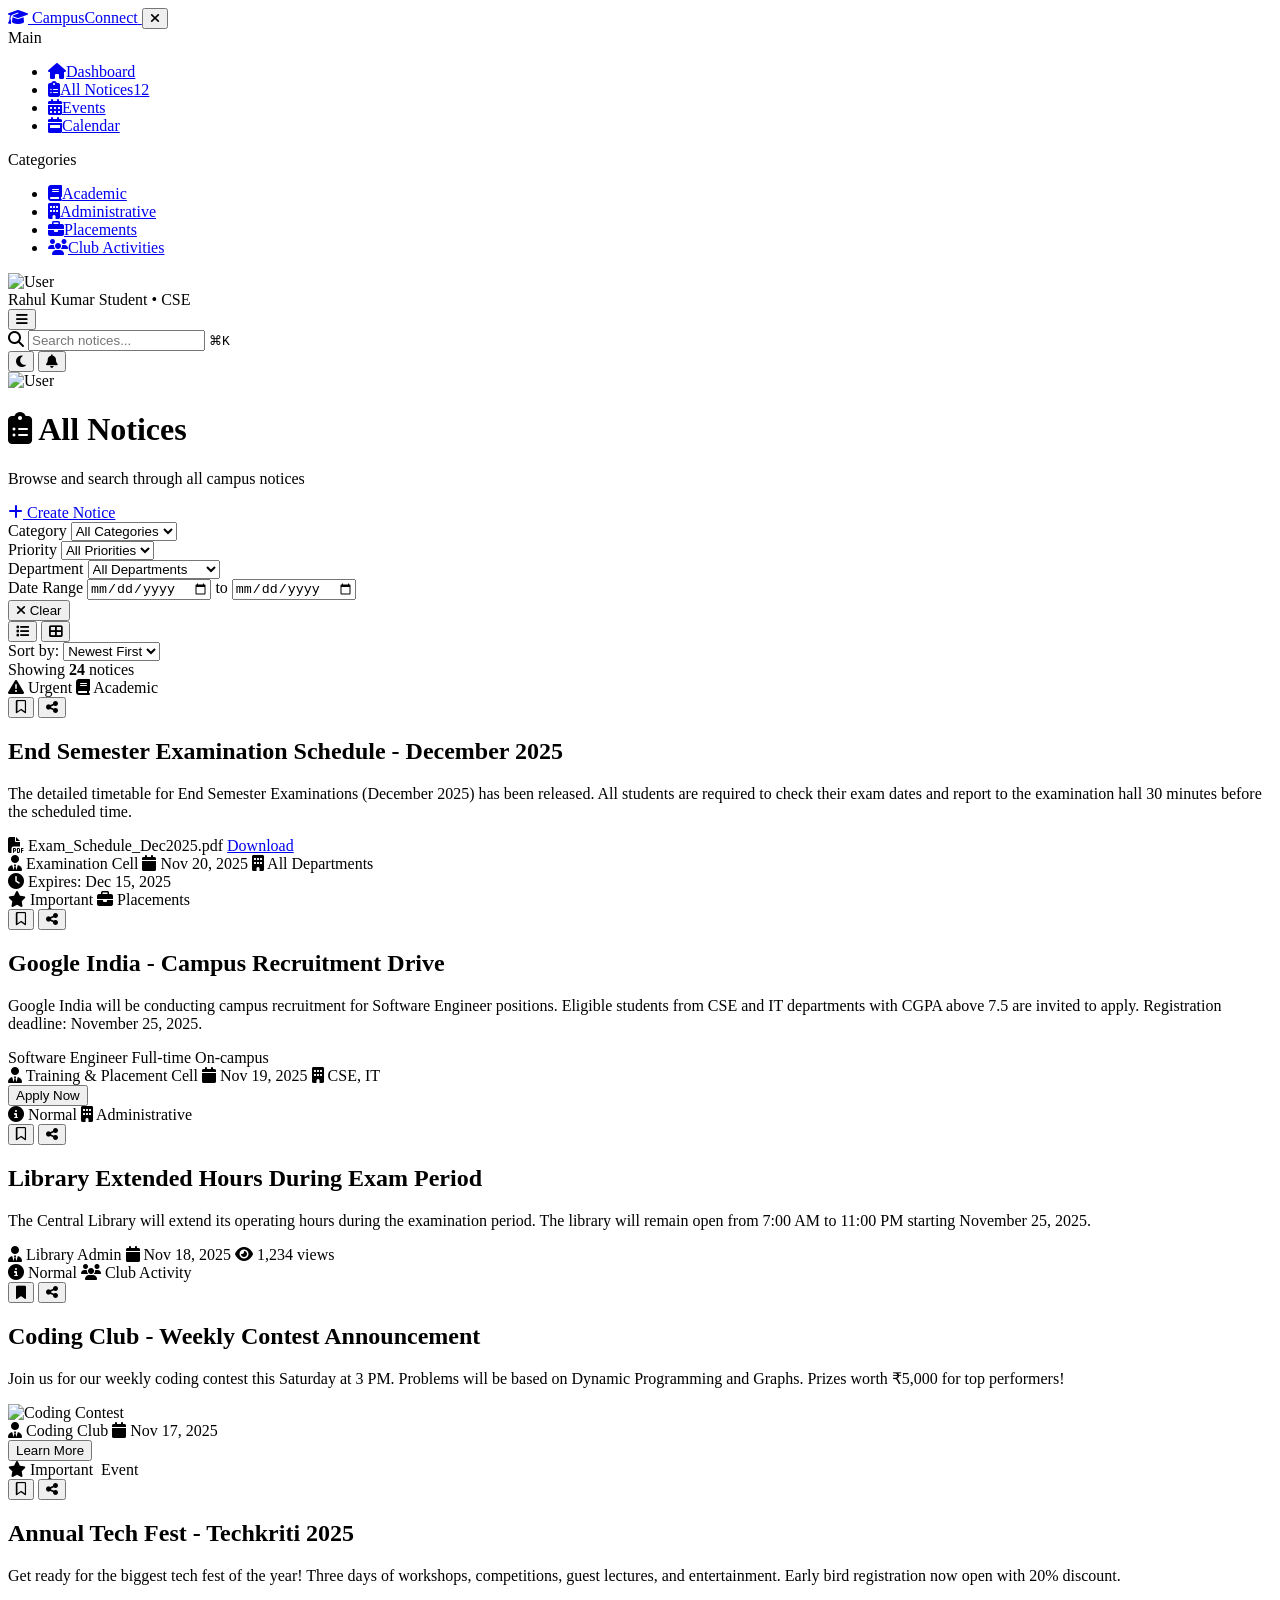
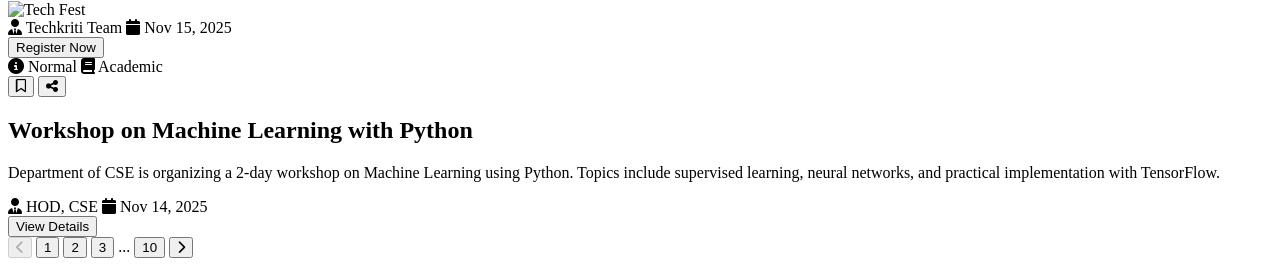
==== notices.html @ 43e8da6e "Add files via upload" ====
<!DOCTYPE html>
<html lang="en">
<head>
    <meta charset="UTF-8">
    <meta name="viewport" content="width=device-width, initial-scale=1.0">
    <title>All Notices - CampusConnect</title>
    <link rel="stylesheet" href="css/style.css">
    <link rel="stylesheet" href="css/animations.css">
    <link rel="stylesheet" href="css/responsive.css">
    <link rel="stylesheet" href="https://cdnjs.cloudflare.com/ajax/libs/font-awesome/6.4.0/css/all.min.css">
    <link href="https://fonts.googleapis.com/css2?family=Poppins:wght@300;400;500;600;700;800&display=swap" rel="stylesheet">
</head>
<body class="dashboard-page">
    <!-- Include Sidebar (same as dashboard) -->
    <aside class="sidebar" id="sidebar">
        <div class="sidebar-header">
            <a href="dashboard.html" class="sidebar-logo">
                <i class="fas fa-graduation-cap"></i>
                <span>CampusConnect</span>
            </a>
            <button class="sidebar-close" id="sidebarClose">
                <i class="fas fa-times"></i>
            </button>
        </div>
        <nav class="sidebar-nav">
            <div class="nav-section">
                <span class="nav-section-title">Main</span>
                <ul>
                    <li><a href="dashboard.html" class="nav-item"><i class="fas fa-home"></i><span>Dashboard</span></a></li>
                    <li><a href="notices.html" class="nav-item active"><i class="fas fa-clipboard-list"></i><span>All Notices</span><span class="badge">12</span></a></li>
                    <li><a href="events.html" class="nav-item"><i class="fas fa-calendar-alt"></i><span>Events</span></a></li>
                    <li><a href="calendar.html" class="nav-item"><i class="fas fa-calendar-week"></i><span>Calendar</span></a></li>
                </ul>
            </div>
            <div class="nav-section">
                <span class="nav-section-title">Categories</span>
                <ul>
                    <li><a href="notices.html?category=academic" class="nav-item"><i class="fas fa-book"></i><span>Academic</span></a></li>
                    <li><a href="notices.html?category=administrative" class="nav-item"><i class="fas fa-building"></i><span>Administrative</span></a></li>
                    <li><a href="notices.html?category=placements" class="nav-item"><i class="fas fa-briefcase"></i><span>Placements</span></a></li>
                    <li><a href="notices.html?category=clubs" class="nav-item"><i class="fas fa-users"></i><span>Club Activities</span></a></li>
                </ul>
            </div>
        </nav>
        <div class="sidebar-footer">
            <div class="user-card">
                <img src="https://ui-avatars.com/api/?name=Rahul+Kumar&background=6366f1&color=fff" alt="User">
                <div class="user-info">
                    <span class="user-name">Rahul Kumar</span>
                    <span class="user-role">Student • CSE</span>
                </div>
            </div>
        </div>
    </aside>

    <main class="main-content">
        <!-- Top Header -->
        <header class="top-header">
            <div class="header-left">
                <button class="sidebar-toggle" id="sidebarToggle"><i class="fas fa-bars"></i></button>
                <div class="search-box">
                    <i class="fas fa-search"></i>
                    <input type="text" placeholder="Search notices..." id="searchNotices">
                    <kbd>⌘K</kbd>
                </div>
            </div>
            <div class="header-right">
                <button class="header-btn" id="themeToggle"><i class="fas fa-moon"></i></button>
                <button class="header-btn notification-btn"><i class="fas fa-bell"></i><span class="notification-dot"></span></button>
                <div class="user-dropdown">
                    <img src="https://ui-avatars.com/api/?name=Rahul+Kumar&background=6366f1&color=fff" alt="User">
                </div>
            </div>
        </header>

        <div class="page-content">
            <!-- Page Header -->
            <div class="page-header">
                <div class="page-title">
                    <h1><i class="fas fa-clipboard-list"></i> All Notices</h1>
                    <p>Browse and search through all campus notices</p>
                </div>
                <a href="create-notice.html" class="btn btn-primary">
                    <i class="fas fa-plus"></i> Create Notice
                </a>
            </div>

            <!-- Filters -->
            <div class="filters-section">
                <div class="filter-group">
                    <label>Category</label>
                    <select class="filter-select" id="categoryFilter">
                        <option value="">All Categories</option>
                        <option value="academic">Academic</option>
                        <option value="administrative">Administrative</option>
                        <option value="events">Events</option>
                        <option value="placements">Placements</option>
                        <option value="clubs">Club Activities</option>
                    </select>
                </div>
                <div class="filter-group">
                    <label>Priority</label>
                    <select class="filter-select" id="priorityFilter">
                        <option value="">All Priorities</option>
                        <option value="urgent">Urgent</option>
                        <option value="important">Important</option>
                        <option value="normal">Normal</option>
                    </select>
                </div>
                <div class="filter-group">
                    <label>Department</label>
                    <select class="filter-select" id="deptFilter">
                        <option value="">All Departments</option>
                        <option value="cse">Computer Science</option>
                        <option value="ece">Electronics</option>
                        <option value="mech">Mechanical</option>
                        <option value="civil">Civil</option>
                    </select>
                </div>
                <div class="filter-group">
                    <label>Date Range</label>
                    <input type="date" class="filter-input" id="dateFrom">
                    <span>to</span>
                    <input type="date" class="filter-input" id="dateTo">
                </div>
                <button class="btn btn-outline" id="clearFilters">
                    <i class="fas fa-times"></i> Clear
                </button>
            </div>

            <!-- View Toggle -->
            <div class="view-controls">
                <div class="view-toggle">
                    <button class="view-btn active" data-view="list"><i class="fas fa-list"></i></button>
                    <button class="view-btn" data-view="grid"><i class="fas fa-th-large"></i></button>
                </div>
                <div class="sort-control">
                    <label>Sort by:</label>
                    <select id="sortBy">
                        <option value="newest">Newest First</option>
                        <option value="oldest">Oldest First</option>
                        <option value="priority">Priority</option>
                        <option value="deadline">Deadline</option>
                    </select>
                </div>
                <span class="results-count">Showing <strong>24</strong> notices</span>
            </div>

            <!-- Notices List -->
            <div class="notices-container" id="noticesContainer">
                <!-- Urgent Notice -->
                <div class="notice-card urgent" data-category="academic" data-priority="urgent">
                    <div class="notice-header">
                        <span class="priority-badge urgent"><i class="fas fa-exclamation-triangle"></i> Urgent</span>
                        <span class="category-badge academic"><i class="fas fa-book"></i> Academic</span>
                        <div class="notice-actions-top">
                            <button class="action-btn bookmark-btn" title="Bookmark"><i class="far fa-bookmark"></i></button>
                            <button class="action-btn share-btn" title="Share"><i class="fas fa-share-alt"></i></button>
                        </div>
                    </div>
                    <div class="notice-body">
                        <h2 class="notice-title">End Semester Examination Schedule - December 2025</h2>
                        <p class="notice-excerpt">The detailed timetable for End Semester Examinations (December 2025) has been released. All students are required to check their exam dates and report to the examination hall 30 minutes before the scheduled time.</p>
                        <div class="notice-attachment">
                            <i class="fas fa-file-pdf"></i>
                            <span>Exam_Schedule_Dec2025.pdf</span>
                            <a href="#" class="download-link">Download</a>
                        </div>
                    </div>
                    <div class="notice-footer">
                        <div class="notice-meta">
                            <span class="author"><i class="fas fa-user-tie"></i> Examination Cell</span>
                            <span class="date"><i class="fas fa-calendar"></i> Nov 20, 2025</span>
                            <span class="department"><i class="fas fa-building"></i> All Departments</span>
                        </div>
                        <div class="notice-expire">
                            <i class="fas fa-clock"></i> Expires: Dec 15, 2025
                        </div>
                    </div>
                </div>

                <!-- Important Notice -->
                <div class="notice-card important" data-category="placements" data-priority="important">
                    <div class="notice-header">
                        <span class="priority-badge important"><i class="fas fa-star"></i> Important</span>
                        <span class="category-badge placements"><i class="fas fa-briefcase"></i> Placements</span>
                        <div class="notice-actions-top">
                            <button class="action-btn bookmark-btn" title="Bookmark"><i class="far fa-bookmark"></i></button>
                            <button class="action-btn share-btn" title="Share"><i class="fas fa-share-alt"></i></button>
                        </div>
                    </div>
                    <div class="notice-body">
                        <h2 class="notice-title">Google India - Campus Recruitment Drive</h2>
                        <p class="notice-excerpt">Google India will be conducting campus recruitment for Software Engineer positions. Eligible students from CSE and IT departments with CGPA above 7.5 are invited to apply. Registration deadline: November 25, 2025.</p>
                        <div class="notice-tags">
                            <span class="tag">Software Engineer</span>
                            <span class="tag">Full-time</span>
                            <span class="tag">On-campus</span>
                        </div>
                    </div>
                    <div class="notice-footer">
                        <div class="notice-meta">
                            <span class="author"><i class="fas fa-user-tie"></i> Training & Placement Cell</span>
                            <span class="date"><i class="fas fa-calendar"></i> Nov 19, 2025</span>
                            <span class="department"><i class="fas fa-building"></i> CSE, IT</span>
                        </div>
                        <button class="btn btn-primary btn-sm">Apply Now</button>
                    </div>
                </div>

                <!-- Normal Notice -->
                <div class="notice-card" data-category="administrative" data-priority="normal">
                    <div class="notice-header">
                        <span class="priority-badge normal"><i class="fas fa-info-circle"></i> Normal</span>
                        <span class="category-badge administrative"><i class="fas fa-building"></i> Administrative</span>
                        <div class="notice-actions-top">
                            <button class="action-btn bookmark-btn" title="Bookmark"><i class="far fa-bookmark"></i></button>
                            <button class="action-btn share-btn" title="Share"><i class="fas fa-share-alt"></i></button>
                        </div>
                    </div>
                    <div class="notice-body">
                        <h2 class="notice-title">Library Extended Hours During Exam Period</h2>
                        <p class="notice-excerpt">The Central Library will extend its operating hours during the examination period. The library will remain open from 7:00 AM to 11:00 PM starting November 25, 2025.</p>
                    </div>
                    <div class="notice-footer">
                        <div class="notice-meta">
                            <span class="author"><i class="fas fa-user-tie"></i> Library Admin</span>
                            <span class="date"><i class="fas fa-calendar"></i> Nov 18, 2025</span>
                            <span class="views"><i class="fas fa-eye"></i> 1,234 views</span>
                        </div>
                    </div>
                </div>

                <!-- Club Notice -->
                <div class="notice-card" data-category="clubs" data-priority="normal">
                    <div class="notice-header">
                        <span class="priority-badge normal"><i class="fas fa-info-circle"></i> Normal</span>
                        <span class="category-badge clubs"><i class="fas fa-users"></i> Club Activity</span>
                        <div class="notice-actions-top">
                            <button class="action-btn bookmark-btn bookmarked" title="Bookmark"><i class="fas fa-bookmark"></i></button>
                            <button class="action-btn share-btn" title="Share"><i class="fas fa-share-alt"></i></button>
                        </div>
                    </div>
                    <div class="notice-body">
                        <h2 class="notice-title">Coding Club - Weekly Contest Announcement</h2>
                        <p class="notice-excerpt">Join us for our weekly coding contest this Saturday at 3 PM. Problems will be based on Dynamic Programming and Graphs. Prizes worth ₹5,000 for top performers!</p>
                        <div class="notice-image">
                            <img src="https://images.unsplash.com/photo-1504384308090-c894fdcc538d?w=400&h=200&fit=crop" alt="Coding Contest">
                        </div>
                    </div>
                    <div class="notice-footer">
                        <div class="notice-meta">
                            <span class="author"><i class="fas fa-user-tie"></i> Coding Club</span>
                            <span class="date"><i class="fas fa-calendar"></i> Nov 17, 2025</span>
                        </div>
                        <button class="btn btn-outline btn-sm">Learn More</button>
                    </div>
                </div>

                <!-- Event Notice -->
                <div class="notice-card" data-category="events" data-priority="important">
                    <div class="notice-header">
                        <span class="priority-badge important"><i class="fas fa-star"></i> Important</span>
                        <span class="category-badge events"><i class="fas fa-calendar-star"></i> Event</span>
                        <div class="notice-actions-top">
                            <button class="action-btn bookmark-btn" title="Bookmark"><i class="far fa-bookmark"></i></button>
                            <button class="action-btn share-btn" title="Share"><i class="fas fa-share-alt"></i></button>
                        </div>
                    </div>
                    <div class="notice-body">
                        <h2 class="notice-title">Annual Tech Fest - Techkriti 2025</h2>
                        <p class="notice-excerpt">Get ready for the biggest tech fest of the year! Three days of workshops, competitions, guest lectures, and entertainment. Early bird registration now open with 20% discount.</p>
                        <div class="notice-image">
                            <img src="https://images.unsplash.com/photo-1540575467063-178a50c2df87?w=400&h=200&fit=crop" alt="Tech Fest">
                        </div>
                    </div>
                    <div class="notice-footer">
                        <div class="notice-meta">
                            <span class="author"><i class="fas fa-user-tie"></i> Techkriti Team</span>
                            <span class="date"><i class="fas fa-calendar"></i> Nov 15, 2025</span>
                        </div>
                        <button class="btn btn-primary btn-sm">Register Now</button>
                    </div>
                </div>

                <!-- More notices... -->
                <div class="notice-card" data-category="academic" data-priority="normal">
                    <div class="notice-header">
                        <span class="priority-badge normal"><i class="fas fa-info-circle"></i> Normal</span>
                        <span class="category-badge academic"><i class="fas fa-book"></i> Academic</span>
                        <div class="notice-actions-top">
                            <button class="action-btn bookmark-btn" title="Bookmark"><i class="far fa-bookmark"></i></button>
                            <button class="action-btn share-btn" title="Share"><i class="fas fa-share-alt"></i></button>
                        </div>
                    </div>
                    <div class="notice-body">
                        <h2 class="notice-title">Workshop on Machine Learning with Python</h2>
                        <p class="notice-excerpt">Department of CSE is organizing a 2-day workshop on Machine Learning using Python. Topics include supervised learning, neural networks, and practical implementation with TensorFlow.</p>
                    </div>
                    <div class="notice-footer">
                        <div class="notice-meta">
                            <span class="author"><i class="fas fa-user-tie"></i> HOD, CSE</span>
                            <span class="date"><i class="fas fa-calendar"></i> Nov 14, 2025</span>
                        </div>
                        <button class="btn btn-outline btn-sm">View Details</button>
                    </div>
                </div>
            </div>

            <!-- Pagination -->
            <div class="pagination">
                <button class="page-btn" disabled><i class="fas fa-chevron-left"></i></button>
                <button class="page-btn active">1</button>
                <button class="page-btn">2</button>
                <button class="page-btn">3</button>
                <span class="page-dots">...</span>
                <button class="page-btn">10</button>
                <button class="page-btn"><i class="fas fa-chevron-right"></i></button>
            </div>
        </div>
    </main>

    <script src="js/app.js"></script>
</body>
</html>
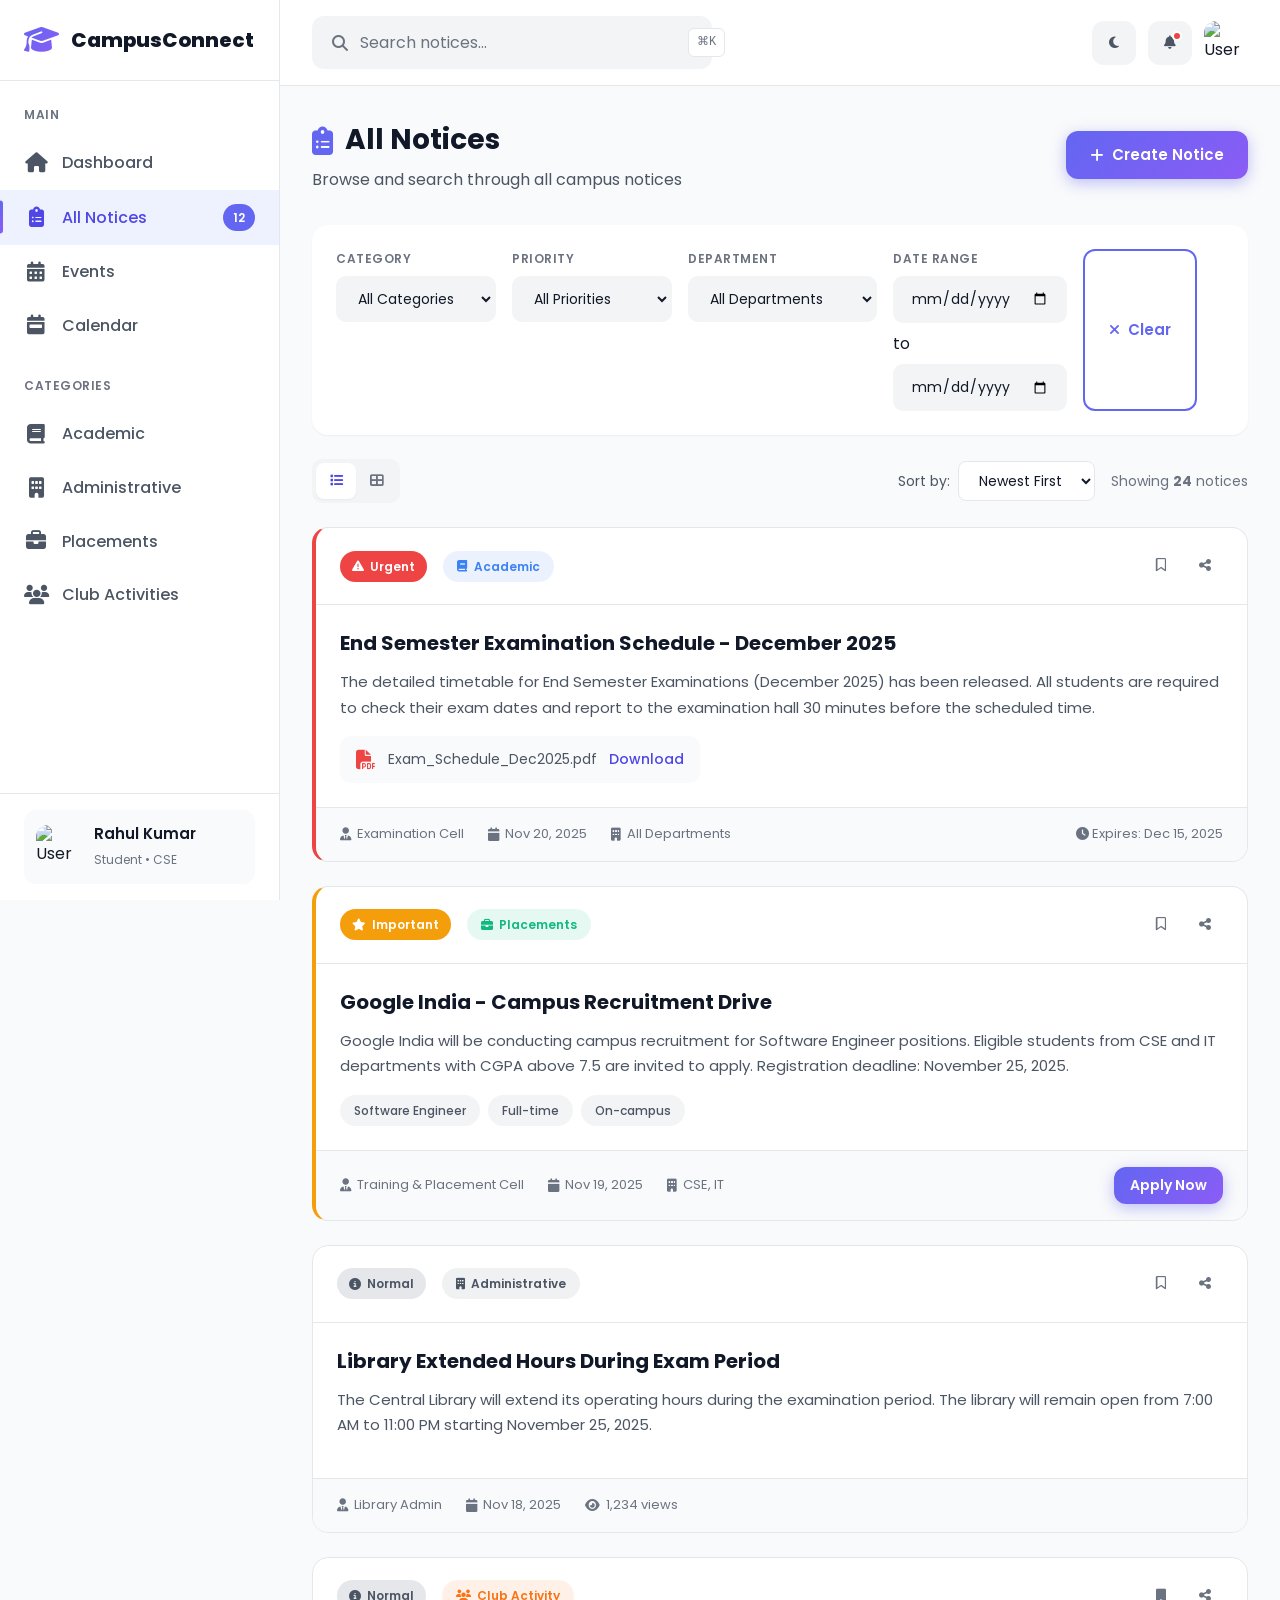
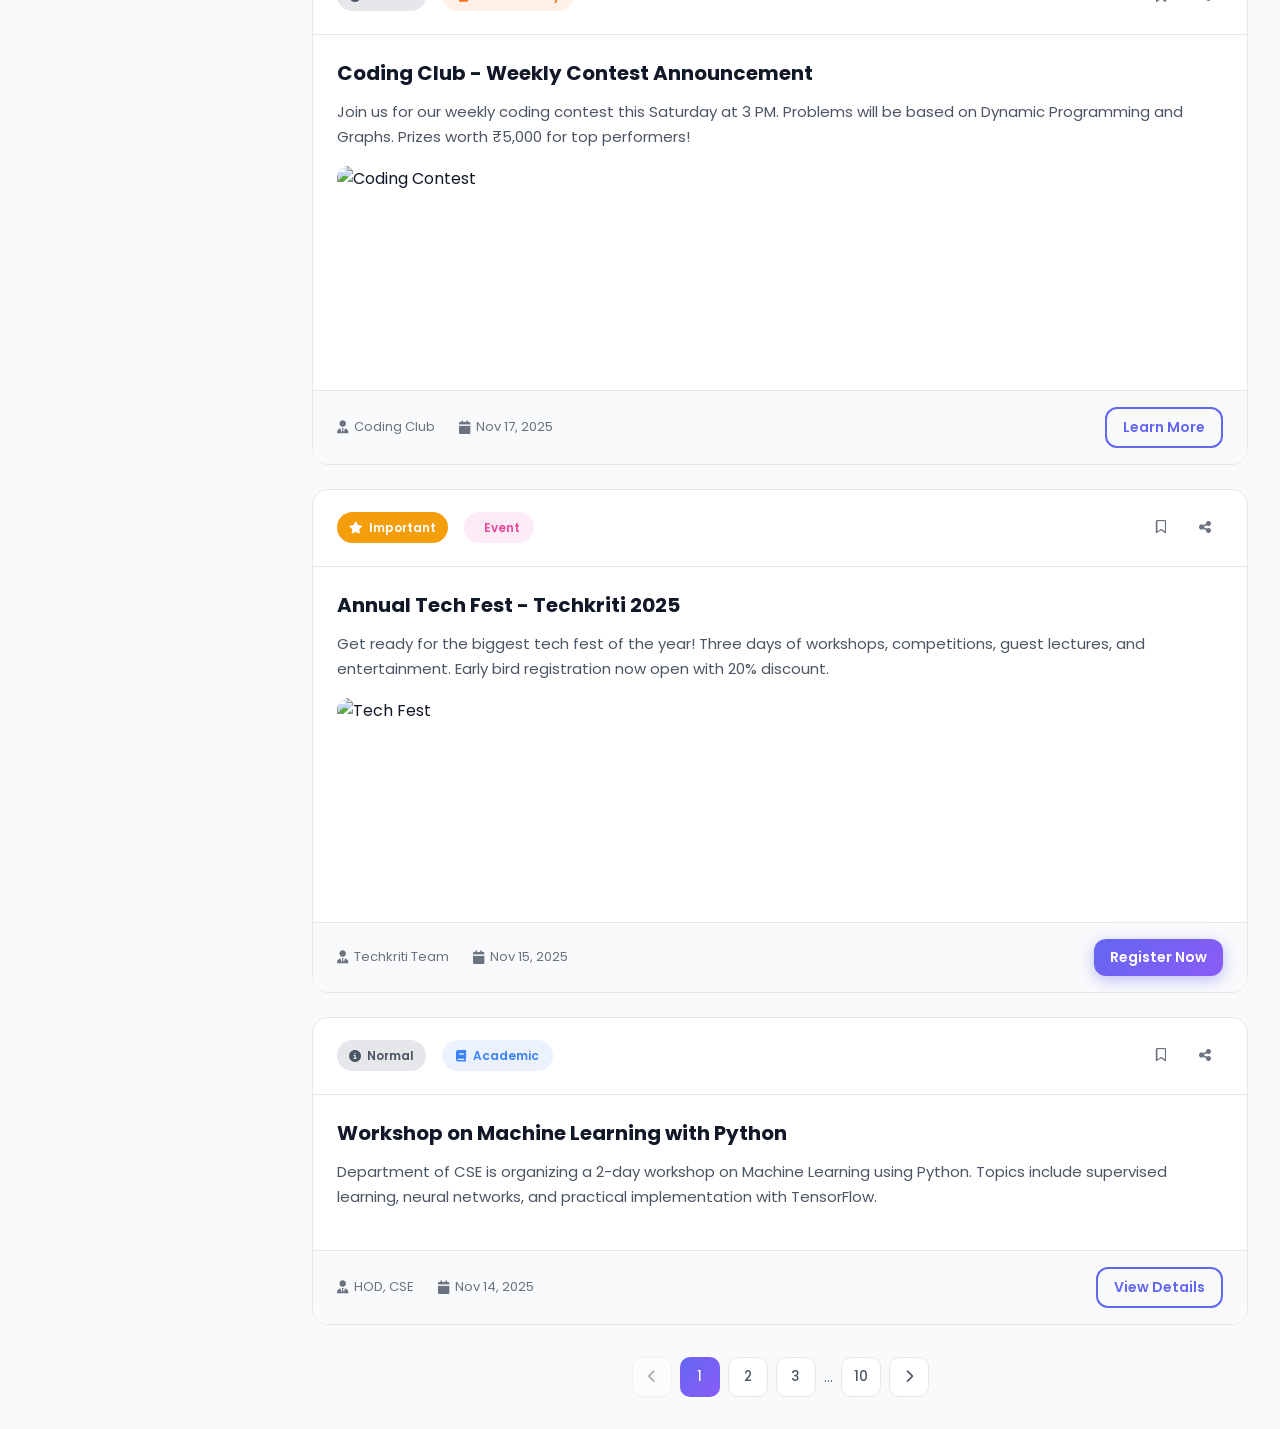
==== commit c1c2a926: "Update notices.html" ====
--- a/notices.html
+++ b/notices.html
@@ -4,9 +4,9 @@
     <meta charset="UTF-8">
     <meta name="viewport" content="width=device-width, initial-scale=1.0">
     <title>All Notices - CampusConnect</title>
-    <link rel="stylesheet" href="css/style.css">
-    <link rel="stylesheet" href="css/animations.css">
-    <link rel="stylesheet" href="css/responsive.css">
+    <link rel="stylesheet" href="style.css">
+    <link rel="stylesheet" href="animations.css">
+    <link rel="stylesheet" href="responsive.css">
     <link rel="stylesheet" href="https://cdnjs.cloudflare.com/ajax/libs/font-awesome/6.4.0/css/all.min.css">
     <link href="https://fonts.googleapis.com/css2?family=Poppins:wght@300;400;500;600;700;800&display=swap" rel="stylesheet">
 </head>
@@ -322,4 +322,5 @@
 
     <script src="js/app.js"></script>
 </body>
-</html>+
+</html>
--- a/style.css
+++ b/style.css
@@ -0,0 +1,5512 @@
+
+/* ==========================================
+   CampusConnect - Main Stylesheet
+   Digital Notice Board & Event Management
+   ========================================== */
+
+/* ===== CSS Variables ===== */
+:root {
+    /* Primary Colors */
+    --primary-50: #eef2ff;
+    --primary-100: #e0e7ff;
+    --primary-200: #c7d2fe;
+    --primary-300: #a5b4fc;
+    --primary-400: #818cf8;
+    --primary-500: #6366f1;
+    --primary-600: #4f46e5;
+    --primary-700: #4338ca;
+    --primary-800: #3730a3;
+    --primary-900: #312e81;
+
+    /* Secondary Colors */
+    --secondary-500: #8b5cf6;
+    --secondary-600: #7c3aed;
+
+    /* Accent Colors */
+    --accent-pink: #ec4899;
+    --accent-cyan: #06b6d4;
+    --accent-orange: #f97316;
+    --accent-green: #10b981;
+    --accent-red: #ef4444;
+    --accent-yellow: #eab308;
+
+    /* Neutral Colors */
+    --gray-50: #f9fafb;
+    --gray-100: #f3f4f6;
+    --gray-200: #e5e7eb;
+    --gray-300: #d1d5db;
+    --gray-400: #9ca3af;
+    --gray-500: #6b7280;
+    --gray-600: #4b5563;
+    --gray-700: #374151;
+    --gray-800: #1f2937;
+    --gray-900: #111827;
+
+    /* Semantic Colors */
+    --success: #10b981;
+    --warning: #f59e0b;
+    --error: #ef4444;
+    --info: #3b82f6;
+
+    /* Background Colors */
+    --bg-primary: #ffffff;
+    --bg-secondary: #f9fafb;
+    --bg-tertiary: #f3f4f6;
+
+    /* Text Colors */
+    --text-primary: #111827;
+    --text-secondary: #4b5563;
+    --text-tertiary: #6b7280;
+    --text-inverse: #ffffff;
+
+    /* Border Colors */
+    --border-light: #e5e7eb;
+    --border-medium: #d1d5db;
+
+    /* Shadows */
+    --shadow-sm: 0 1px 2px 0 rgb(0 0 0 / 0.05);
+    --shadow-md: 0 4px 6px -1px rgb(0 0 0 / 0.1), 0 2px 4px -2px rgb(0 0 0 / 0.1);
+    --shadow-lg: 0 10px 15px -3px rgb(0 0 0 / 0.1), 0 4px 6px -4px rgb(0 0 0 / 0.1);
+    --shadow-xl: 0 20px 25px -5px rgb(0 0 0 / 0.1), 0 8px 10px -6px rgb(0 0 0 / 0.1);
+    --shadow-2xl: 0 25px 50px -12px rgb(0 0 0 / 0.25);
+    --shadow-glow: 0 0 40px rgba(99, 102, 241, 0.3);
+    --shadow-glow-lg: 0 0 60px rgba(99, 102, 241, 0.4);
+
+    /* Gradients */
+    --gradient-primary: linear-gradient(135deg, #6366f1 0%, #8b5cf6 100%);
+    --gradient-secondary: linear-gradient(135deg, #8b5cf6 0%, #ec4899 100%);
+    --gradient-accent: linear-gradient(135deg, #06b6d4 0%, #10b981 100%);
+    --gradient-warm: linear-gradient(135deg, #f97316 0%, #ef4444 100%);
+    --gradient-cool: linear-gradient(135deg, #3b82f6 0%, #8b5cf6 100%);
+    --gradient-dark: linear-gradient(135deg, #1f2937 0%, #111827 100%);
+    --gradient-mesh: radial-gradient(at 40% 20%, hsla(240, 100%, 74%, 0.3) 0px, transparent 50%),
+                     radial-gradient(at 80% 0%, hsla(280, 100%, 70%, 0.2) 0px, transparent 50%),
+                     radial-gradient(at 0% 50%, hsla(200, 100%, 76%, 0.2) 0px, transparent 50%),
+                     radial-gradient(at 80% 50%, hsla(340, 100%, 76%, 0.2) 0px, transparent 50%),
+                     radial-gradient(at 0% 100%, hsla(22, 100%, 77%, 0.2) 0px, transparent 50%);
+
+    /* Typography */
+    --font-family: 'Poppins', -apple-system, BlinkMacSystemFont, 'Segoe UI', Roboto, sans-serif;
+
+    /* Transitions */
+    --transition-fast: 150ms ease;
+    --transition-normal: 300ms ease;
+    --transition-slow: 500ms ease;
+    --transition-bounce: 500ms cubic-bezier(0.68, -0.55, 0.265, 1.55);
+
+    /* Z-Index Scale */
+    --z-dropdown: 100;
+    --z-sticky: 200;
+    --z-fixed: 300;
+    --z-modal-backdrop: 400;
+    --z-modal: 500;
+    --z-popover: 600;
+    --z-tooltip: 700;
+
+    /* Sidebar Width */
+    --sidebar-width: 280px;
+    --sidebar-collapsed: 80px;
+}
+
+/* Dark Theme */
+[data-theme="dark"] {
+    --bg-primary: #0f172a;
+    --bg-secondary: #1e293b;
+    --bg-tertiary: #334155;
+    --text-primary: #f1f5f9;
+    --text-secondary: #cbd5e1;
+    --text-tertiary: #94a3b8;
+    --border-light: #334155;
+    --border-medium: #475569;
+    --shadow-md: 0 4px 6px -1px rgb(0 0 0 / 0.3);
+    --shadow-lg: 0 10px 15px -3px rgb(0 0 0 / 0.4);
+}
+
+/* ===== Reset & Base Styles ===== */
+*, *::before, *::after {
+    margin: 0;
+    padding: 0;
+    box-sizing: border-box;
+}
+
+html {
+    scroll-behavior: smooth;
+    font-size: 16px;
+}
+
+body {
+    font-family: var(--font-family);
+    background-color: var(--bg-secondary);
+    color: var(--text-primary);
+    line-height: 1.6;
+    overflow-x: hidden;
+    -webkit-font-smoothing: antialiased;
+    -moz-osx-font-smoothing: grayscale;
+}
+
+a {
+    text-decoration: none;
+    color: inherit;
+    transition: var(--transition-fast);
+}
+
+ul, ol {
+    list-style: none;
+}
+
+img {
+    max-width: 100%;
+    height: auto;
+    display: block;
+}
+
+button {
+    font-family: inherit;
+    cursor: pointer;
+    border: none;
+    outline: none;
+    background: none;
+}
+
+input, select, textarea {
+    font-family: inherit;
+    font-size: inherit;
+    outline: none;
+    border: none;
+}
+
+/* ===== Utility Classes ===== */
+.container {
+    max-width: 1400px;
+    margin: 0 auto;
+    padding: 0 2rem;
+}
+
+.gradient-text {
+    background: var(--gradient-primary);
+    -webkit-background-clip: text;
+    -webkit-text-fill-color: transparent;
+    background-clip: text;
+}
+
+.visually-hidden {
+    position: absolute;
+    width: 1px;
+    height: 1px;
+    padding: 0;
+    margin: -1px;
+    overflow: hidden;
+    clip: rect(0, 0, 0, 0);
+    border: 0;
+}
+
+/* ===== Preloader ===== */
+.preloader {
+    position: fixed;
+    top: 0;
+    left: 0;
+    width: 100%;
+    height: 100%;
+    background: var(--gradient-dark);
+    display: flex;
+    align-items: center;
+    justify-content: center;
+    z-index: 9999;
+    transition: opacity 0.5s ease, visibility 0.5s ease;
+}
+
+.preloader.hidden {
+    opacity: 0;
+    visibility: hidden;
+}
+
+.loader {
+    position: relative;
+    display: flex;
+    flex-direction: column;
+    align-items: center;
+    gap: 2rem;
+}
+
+.loader-ring {
+    position: absolute;
+    width: 100px;
+    height: 100px;
+    border-radius: 50%;
+    border: 4px solid transparent;
+    animation: loaderSpin 1.5s linear infinite;
+}
+
+.loader-ring:nth-child(1) {
+    border-top-color: var(--primary-500);
+    animation-delay: 0s;
+}
+
+.loader-ring:nth-child(2) {
+    width: 80px;
+    height: 80px;
+    border-right-color: var(--secondary-500);
+    animation-delay: 0.1s;
+    animation-direction: reverse;
+}
+
+.loader-ring:nth-child(3) {
+    width: 60px;
+    height: 60px;
+    border-bottom-color: var(--accent-pink);
+    animation-delay: 0.2s;
+}
+
+.loader-text {
+    margin-top: 80px;
+    font-size: 1.5rem;
+    font-weight: 700;
+    color: white;
+    letter-spacing: 2px;
+}
+
+@keyframes loaderSpin {
+    0% { transform: rotate(0deg); }
+    100% { transform: rotate(360deg); }
+}
+
+/* ===== Button Styles ===== */
+.btn {
+    display: inline-flex;
+    align-items: center;
+    justify-content: center;
+    gap: 0.5rem;
+    padding: 0.75rem 1.5rem;
+    font-size: 0.938rem;
+    font-weight: 600;
+    border-radius: 12px;
+    transition: all var(--transition-normal);
+    position: relative;
+    overflow: hidden;
+    white-space: nowrap;
+}
+
+.btn::before {
+    content: '';
+    position: absolute;
+    top: 0;
+    left: -100%;
+    width: 100%;
+    height: 100%;
+    background: linear-gradient(90deg, transparent, rgba(255, 255, 255, 0.2), transparent);
+    transition: left 0.5s ease;
+}
+
+.btn:hover::before {
+    left: 100%;
+}
+
+.btn-primary {
+    background: var(--gradient-primary);
+    color: white;
+    box-shadow: 0 4px 15px rgba(99, 102, 241, 0.4);
+}
+
+.btn-primary:hover {
+    transform: translateY(-2px);
+    box-shadow: 0 8px 25px rgba(99, 102, 241, 0.5);
+}
+
+.btn-secondary {
+    background: var(--gradient-secondary);
+    color: white;
+    box-shadow: 0 4px 15px rgba(139, 92, 246, 0.4);
+}
+
+.btn-outline {
+    background: transparent;
+    border: 2px solid var(--primary-500);
+    color: var(--primary-500);
+}
+
+.btn-outline:hover {
+    background: var(--primary-500);
+    color: white;
+    transform: translateY(-2px);
+}
+
+.btn-glass {
+    background: rgba(255, 255, 255, 0.1);
+    backdrop-filter: blur(10px);
+    border: 1px solid rgba(255, 255, 255, 0.2);
+    color: white;
+}
+
+.btn-glass:hover {
+    background: rgba(255, 255, 255, 0.2);
+    transform: translateY(-2px);
+}
+
+.btn-white {
+    background: white;
+    color: var(--primary-600);
+    box-shadow: var(--shadow-lg);
+}
+
+.btn-white:hover {
+    transform: translateY(-2px);
+    box-shadow: var(--shadow-xl);
+}
+
+.btn-outline-white {
+    background: transparent;
+    border: 2px solid white;
+    color: white;
+}
+
+.btn-outline-white:hover {
+    background: white;
+    color: var(--primary-600);
+}
+
+.btn-success {
+    background: var(--success);
+    color: white;
+}
+
+.btn-danger {
+    background: var(--error);
+    color: white;
+}
+
+.btn-lg {
+    padding: 1rem 2rem;
+    font-size: 1.063rem;
+}
+
+.btn-sm {
+    padding: 0.5rem 1rem;
+    font-size: 0.875rem;
+}
+
+.btn-block {
+    width: 100%;
+}
+
+.btn-icon {
+    width: 44px;
+    height: 44px;
+    padding: 0;
+    border-radius: 12px;
+}
+
+/* ===== Navbar ===== */
+.navbar {
+    position: fixed;
+    top: 0;
+    left: 0;
+    right: 0;
+    z-index: var(--z-fixed);
+    padding: 1rem 0;
+    transition: all var(--transition-normal);
+}
+
+.navbar.scrolled {
+    background: rgba(255, 255, 255, 0.95);
+    backdrop-filter: blur(20px);
+    box-shadow: var(--shadow-lg);
+    padding: 0.75rem 0;
+}
+
+[data-theme="dark"] .navbar.scrolled {
+    background: rgba(15, 23, 42, 0.95);
+}
+
+.nav-container {
+    max-width: 1400px;
+    margin: 0 auto;
+    padding: 0 2rem;
+    display: flex;
+    align-items: center;
+    justify-content: space-between;
+}
+
+.nav-logo {
+    display: flex;
+    align-items: center;
+    gap: 0.75rem;
+    font-size: 1.5rem;
+    font-weight: 800;
+    color: white;
+    transition: var(--transition-normal);
+}
+
+.navbar.scrolled .nav-logo {
+    color: var(--text-primary);
+}
+
+.nav-logo i {
+    font-size: 2rem;
+    background: var(--gradient-primary);
+    -webkit-background-clip: text;
+    -webkit-text-fill-color: transparent;
+}
+
+.nav-menu {
+    display: flex;
+    align-items: center;
+    gap: 0.5rem;
+}
+
+.nav-link {
+    padding: 0.75rem 1.25rem;
+    font-weight: 500;
+    color: rgba(255, 255, 255, 0.8);
+    border-radius: 10px;
+    transition: var(--transition-normal);
+}
+
+.navbar.scrolled .nav-link {
+    color: var(--text-secondary);
+}
+
+.nav-link:hover,
+.nav-link.active {
+    color: white;
+    background: rgba(255, 255, 255, 0.1);
+}
+
+.navbar.scrolled .nav-link:hover,
+.navbar.scrolled .nav-link.active {
+    color: var(--primary-600);
+    background: var(--primary-50);
+}
+
+.nav-actions {
+    display: flex;
+    align-items: center;
+    gap: 1rem;
+}
+
+.theme-toggle {
+    width: 44px;
+    height: 44px;
+    border-radius: 12px;
+    display: flex;
+    align-items: center;
+    justify-content: center;
+    color: white;
+    background: rgba(255, 255, 255, 0.1);
+    transition: var(--transition-normal);
+}
+
+.navbar.scrolled .theme-toggle {
+    color: var(--text-secondary);
+    background: var(--gray-100);
+}
+
+.theme-toggle:hover {
+    background: rgba(255, 255, 255, 0.2);
+    transform: rotate(20deg);
+}
+
+.hamburger {
+    display: none;
+    flex-direction: column;
+    gap: 6px;
+    cursor: pointer;
+    padding: 10px;
+    z-index: 100;
+}
+
+.hamburger span {
+    width: 28px;
+    height: 3px;
+    background: white;
+    border-radius: 3px;
+    transition: var(--transition-normal);
+}
+
+.navbar.scrolled .hamburger span {
+    background: var(--text-primary);
+}
+
+/* ===== Hero Section ===== */
+.hero {
+    min-height: 100vh;
+    display: flex;
+    align-items: center;
+    position: relative;
+    overflow: hidden;
+    background: var(--gradient-dark);
+    padding-top: 80px;
+}
+
+.hero-background {
+    position: absolute;
+    inset: 0;
+    overflow: hidden;
+}
+
+.hero-background::before {
+    content: '';
+    position: absolute;
+    inset: 0;
+    background: var(--gradient-mesh);
+    opacity: 0.6;
+}
+
+.floating-shapes .shape {
+    position: absolute;
+    border-radius: 50%;
+    filter: blur(60px);
+    animation: floatShape 20s ease-in-out infinite;
+}
+
+.shape-1 {
+    width: 400px;
+    height: 400px;
+    background: rgba(99, 102, 241, 0.3);
+    top: -100px;
+    right: -100px;
+    animation-delay: 0s;
+}
+
+.shape-2 {
+    width: 300px;
+    height: 300px;
+    background: rgba(236, 72, 153, 0.3);
+    bottom: -50px;
+    left: -50px;
+    animation-delay: -5s;
+}
+
+.shape-3 {
+    width: 250px;
+    height: 250px;
+    background: rgba(6, 182, 212, 0.3);
+    top: 50%;
+    left: 30%;
+    animation-delay: -10s;
+}
+
+.shape-4 {
+    width: 200px;
+    height: 200px;
+    background: rgba(139, 92, 246, 0.3);
+    top: 20%;
+    right: 20%;
+    animation-delay: -15s;
+}
+
+.shape-5 {
+    width: 150px;
+    height: 150px;
+    background: rgba(16, 185, 129, 0.3);
+    bottom: 30%;
+    right: 10%;
+    animation-delay: -8s;
+}
+
+@keyframes floatShape {
+    0%, 100% { transform: translate(0, 0) scale(1); }
+    25% { transform: translate(30px, -30px) scale(1.1); }
+    50% { transform: translate(-20px, 20px) scale(0.9); }
+    75% { transform: translate(20px, 40px) scale(1.05); }
+}
+
+.hero-container {
+    max-width: 1400px;
+    margin: 0 auto;
+    padding: 0 2rem;
+    display: grid;
+    grid-template-columns: 1fr 1fr;
+    gap: 4rem;
+    align-items: center;
+    position: relative;
+    z-index: 1;
+}
+
+.hero-content {
+    color: white;
+}
+
+.hero-badge {
+    display: inline-flex;
+    align-items: center;
+    gap: 0.5rem;
+    padding: 0.5rem 1rem;
+    background: rgba(255, 255, 255, 0.1);
+    backdrop-filter: blur(10px);
+    border: 1px solid rgba(255, 255, 255, 0.2);
+    border-radius: 50px;
+    font-size: 0.875rem;
+    font-weight: 500;
+    margin-bottom: 1.5rem;
+}
+
+.hero-badge i {
+    color: var(--accent-yellow);
+}
+
+.hero-title {
+    font-size: 3.75rem;
+    font-weight: 800;
+    line-height: 1.1;
+    margin-bottom: 1.5rem;
+}
+
+.hero-title .gradient-text {
+    background: linear-gradient(135deg, #818cf8, #c084fc, #f472b6);
+    -webkit-background-clip: text;
+    -webkit-text-fill-color: transparent;
+}
+
+.hero-subtitle {
+    font-size: 1.25rem;
+    color: rgba(255, 255, 255, 0.7);
+    line-height: 1.8;
+    margin-bottom: 2rem;
+    max-width: 540px;
+}
+
+.hero-buttons {
+    display: flex;
+    gap: 1rem;
+    margin-bottom: 3rem;
+}
+
+.hero-stats {
+    display: flex;
+    gap: 3rem;
+}
+
+.stat-item {
+    text-align: center;
+}
+
+.stat-number {
+    display: block;
+    font-size: 2.5rem;
+    font-weight: 800;
+    background: var(--gradient-primary);
+    -webkit-background-clip: text;
+    -webkit-text-fill-color: transparent;
+}
+
+.stat-label {
+    font-size: 0.875rem;
+    color: rgba(255, 255, 255, 0.6);
+}
+
+/* Hero Dashboard Preview */
+.hero-image {
+    position: relative;
+    perspective: 1000px;
+}
+
+.dashboard-preview {
+    background: var(--bg-primary);
+    border-radius: 20px;
+    box-shadow: var(--shadow-2xl);
+    overflow: hidden;
+    transform: rotateY(-5deg) rotateX(5deg);
+    transition: transform var(--transition-slow);
+}
+
+.dashboard-preview:hover {
+    transform: rotateY(0deg) rotateX(0deg);
+}
+
+.preview-header {
+    display: flex;
+    align-items: center;
+    gap: 1rem;
+    padding: 1rem 1.5rem;
+    background: var(--gray-100);
+    border-bottom: 1px solid var(--border-light);
+}
+
+.preview-dots {
+    display: flex;
+    gap: 8px;
+}
+
+.preview-dots span {
+    width: 12px;
+    height: 12px;
+    border-radius: 50%;
+}
+
+.preview-dots span:nth-child(1) { background: #ef4444; }
+.preview-dots span:nth-child(2) { background: #eab308; }
+.preview-dots span:nth-child(3) { background: #22c55e; }
+
+.preview-title {
+    font-size: 0.875rem;
+    color: var(--text-secondary);
+    font-weight: 500;
+}
+
+.preview-content {
+    display: flex;
+    padding: 1.5rem;
+    gap: 1.5rem;
+    min-height: 300px;
+}
+
+.preview-sidebar {
+    width: 60px;
+    display: flex;
+    flex-direction: column;
+    gap: 1rem;
+}
+
+.sidebar-item {
+    height: 40px;
+    background: var(--gray-200);
+    border-radius: 8px;
+    animation: pulse 2s ease-in-out infinite;
+}
+
+.sidebar-item.active {
+    background: var(--gradient-primary);
+}
+
+.preview-main {
+    flex: 1;
+    display: flex;
+    flex-direction: column;
+    gap: 1rem;
+}
+
+.preview-card {
+    height: 70px;
+    background: var(--gray-100);
+    border-radius: 12px;
+    border-left: 4px solid var(--gray-300);
+    animation: shimmer 2s ease-in-out infinite;
+}
+
+.preview-card.urgent {
+    border-left-color: var(--error);
+    background: linear-gradient(90deg, rgba(239, 68, 68, 0.1), transparent);
+}
+
+/* Floating Cards */
+.floating-card {
+    position: absolute;
+    background: white;
+    padding: 1rem 1.5rem;
+    border-radius: 12px;
+    box-shadow: var(--shadow-xl);
+    display: flex;
+    align-items: center;
+    gap: 0.75rem;
+    font-size: 0.875rem;
+    font-weight: 500;
+    color: var(--text-primary);
+    white-space: nowrap;
+}
+
+.floating-card i {
+    font-size: 1.25rem;
+}
+
+.card-1 {
+    top: 10%;
+    right: -20px;
+}
+
+.card-1 i { color: var(--primary-500); }
+
+.card-2 {
+    bottom: 30%;
+    left: -40px;
+}
+
+.card-2 i { color: var(--success); }
+
+.card-3 {
+    bottom: 10%;
+    right: 10%;
+}
+
+.card-3 i { color: var(--accent-orange); }
+
+/* Scroll Indicator */
+.scroll-indicator {
+    position: absolute;
+    bottom: 2rem;
+    left: 50%;
+    transform: translateX(-50%);
+    display: flex;
+    flex-direction: column;
+    align-items: center;
+    gap: 0.5rem;
+    color: rgba(255, 255, 255, 0.5);
+    font-size: 0.75rem;
+    animation: bounce 2s ease-in-out infinite;
+}
+
+.mouse {
+    width: 26px;
+    height: 40px;
+    border: 2px solid rgba(255, 255, 255, 0.3);
+    border-radius: 20px;
+    position: relative;
+}
+
+.wheel {
+    width: 4px;
+    height: 8px;
+    background: rgba(255, 255, 255, 0.5);
+    border-radius: 2px;
+    position: absolute;
+    top: 8px;
+    left: 50%;
+    transform: translateX(-50%);
+    animation: scroll 2s ease-in-out infinite;
+}
+
+@keyframes scroll {
+    0%, 100% { transform: translateX(-50%) translateY(0); opacity: 1; }
+    100% { transform: translateX(-50%) translateY(15px); opacity: 0; }
+}
+
+/* ===== Section Styles ===== */
+section {
+    padding: 6rem 0;
+}
+
+.section-header {
+    text-align: center;
+    margin-bottom: 4rem;
+}
+
+.section-badge {
+    display: inline-block;
+    padding: 0.5rem 1.25rem;
+    background: var(--primary-50);
+    color: var(--primary-600);
+    font-size: 0.875rem;
+    font-weight: 600;
+    border-radius: 50px;
+    margin-bottom: 1rem;
+}
+
+.section-title {
+    font-size: 2.75rem;
+    font-weight: 800;
+    color: var(--text-primary);
+    margin-bottom: 1rem;
+}
+
+.section-subtitle {
+    font-size: 1.125rem;
+    color: var(--text-secondary);
+    max-width: 600px;
+    margin: 0 auto;
+}
+
+/* ===== Features Section ===== */
+.features {
+    background: var(--bg-secondary);
+}
+
+.features-grid {
+    display: grid;
+    grid-template-columns: repeat(3, 1fr);
+    gap: 2rem;
+}
+
+.feature-card {
+    background: var(--bg-primary);
+    padding: 2.5rem;
+    border-radius: 20px;
+    border: 1px solid var(--border-light);
+    transition: all var(--transition-normal);
+    position: relative;
+    overflow: hidden;
+}
+
+.feature-card::before {
+    content: '';
+    position: absolute;
+    top: 0;
+    left: 0;
+    width: 100%;
+    height: 4px;
+    background: var(--gradient-primary);
+    transform: scaleX(0);
+    transform-origin: left;
+    transition: transform var(--transition-normal);
+}
+
+.feature-card:hover {
+    transform: translateY(-10px);
+    box-shadow: var(--shadow-xl);
+}
+
+.feature-card:hover::before {
+    transform: scaleX(1);
+}
+
+.feature-icon {
+    width: 70px;
+    height: 70px;
+    border-radius: 16px;
+    display: flex;
+    align-items: center;
+    justify-content: center;
+    font-size: 1.75rem;
+    color: white;
+    margin-bottom: 1.5rem;
+}
+
+.gradient-1 { background: var(--gradient-primary); }
+.gradient-2 { background: var(--gradient-secondary); }
+.gradient-3 { background: var(--gradient-accent); }
+.gradient-4 { background: var(--gradient-warm); }
+.gradient-5 { background: var(--gradient-cool); }
+.gradient-6 { background: linear-gradient(135deg, #14b8a6 0%, #06b6d4 100%); }
+
+.feature-card h3 {
+    font-size: 1.375rem;
+    font-weight: 700;
+    margin-bottom: 1rem;
+    color: var(--text-primary);
+}
+
+.feature-card p {
+    color: var(--text-secondary);
+    line-height: 1.7;
+    margin-bottom: 1.5rem;
+}
+
+.feature-link {
+    display: inline-flex;
+    align-items: center;
+    gap: 0.5rem;
+    color: var(--primary-600);
+    font-weight: 600;
+}
+
+.feature-link:hover {
+    gap: 0.75rem;
+}
+
+/* ===== Categories Section ===== */
+.categories {
+    background: var(--bg-primary);
+    overflow: hidden;
+}
+
+.categories-slider {
+    display: flex;
+    gap: 2rem;
+    padding: 1rem;
+    animation: slideCategories 30s linear infinite;
+}
+
+@keyframes slideCategories {
+    0% { transform: translateX(0); }
+    100% { transform: translateX(-50%); }
+}
+
+.category-card {
+    min-width: 280px;
+    padding: 2rem;
+    border-radius: 20px;
+    text-align: center;
+    transition: all var(--transition-normal);
+    position: relative;
+    overflow: hidden;
+}
+
+.category-card::before {
+    content: '';
+    position: absolute;
+    inset: 0;
+    opacity: 0.1;
+    transition: opacity var(--transition-normal);
+}
+
+.category-card:hover::before {
+    opacity: 0.15;
+}
+
+.category-card.academic { background: linear-gradient(135deg, rgba(59, 130, 246, 0.1), rgba(99, 102, 241, 0.1)); }
+.category-card.academic::before { background: var(--info); }
+.category-card.administrative { background: linear-gradient(135deg, rgba(107, 114, 128, 0.1), rgba(75, 85, 99, 0.1)); }
+.category-card.administrative::before { background: var(--gray-500); }
+.category-card.events { background: linear-gradient(135deg, rgba(236, 72, 153, 0.1), rgba(139, 92, 246, 0.1)); }
+.category-card.events::before { background: var(--accent-pink); }
+.category-card.placements { background: linear-gradient(135deg, rgba(16, 185, 129, 0.1), rgba(6, 182, 212, 0.1)); }
+.category-card.placements::before { background: var(--success); }
+.category-card.clubs { background: linear-gradient(135deg, rgba(249, 115, 22, 0.1), rgba(234, 179, 8, 0.1)); }
+.category-card.clubs::before { background: var(--accent-orange); }
+
+.category-icon {
+    width: 80px;
+    height: 80px;
+    margin: 0 auto 1.5rem;
+    border-radius: 50%;
+    display: flex;
+    align-items: center;
+    justify-content: center;
+    font-size: 2rem;
+    background: white;
+    box-shadow: var(--shadow-md);
+}
+
+.category-card.academic .category-icon { color: var(--info); }
+.category-card.administrative .category-icon { color: var(--gray-600); }
+.category-card.events .category-icon { color: var(--accent-pink); }
+.category-card.placements .category-icon { color: var(--success); }
+.category-card.clubs .category-icon { color: var(--accent-orange); }
+
+.category-card h3 {
+    font-size: 1.25rem;
+    font-weight: 700;
+    margin-bottom: 0.5rem;
+}
+
+.category-card p {
+    font-size: 0.875rem;
+    color: var(--text-secondary);
+    margin-bottom: 1rem;
+}
+
+.category-count {
+    font-size: 0.75rem;
+    font-weight: 600;
+    color: var(--primary-600);
+    background: var(--primary-50);
+    padding: 0.375rem 1rem;
+    border-radius: 50px;
+}
+
+/* ===== How It Works Section ===== */
+.how-it-works {
+    background: var(--gradient-dark);
+    color: white;
+    position: relative;
+    overflow: hidden;
+}
+
+.how-it-works::before {
+    content: '';
+    position: absolute;
+    inset: 0;
+    background: var(--gradient-mesh);
+    opacity: 0.4;
+}
+
+.how-it-works .section-badge {
+    background: rgba(255, 255, 255, 0.1);
+    color: white;
+}
+
+.how-it-works .section-title {
+    color: white;
+}
+
+.steps-container {
+    position: relative;
+    display: flex;
+    justify-content: space-between;
+    max-width: 1000px;
+    margin: 0 auto;
+    padding: 0 2rem;
+}
+
+.step-line {
+    position: absolute;
+    top: 35px;
+    left: 10%;
+    right: 10%;
+    height: 4px;
+    background: rgba(255, 255, 255, 0.1);
+    border-radius: 2px;
+}
+
+.step-line::after {
+    content: '';
+    position: absolute;
+    left: 0;
+    top: 0;
+    height: 100%;
+    width: 0%;
+    background: var(--gradient-primary);
+    border-radius: 2px;
+    animation: lineProgress 3s ease-in-out infinite;
+}
+
+@keyframes lineProgress {
+    0%, 100% { width: 0%; }
+    50% { width: 100%; }
+}
+
+.step {
+    display: flex;
+    flex-direction: column;
+    align-items: center;
+    text-align: center;
+    position: relative;
+    z-index: 1;
+}
+
+.step-number {
+    width: 70px;
+    height: 70px;
+    background: var(--gradient-primary);
+    border-radius: 50%;
+    display: flex;
+    align-items: center;
+    justify-content: center;
+    font-size: 1.5rem;
+    font-weight: 800;
+    margin-bottom: 1.5rem;
+    box-shadow: 0 0 30px rgba(99, 102, 241, 0.4);
+    transition: transform var(--transition-normal);
+}
+
+.step:hover .step-number {
+    transform: scale(1.1);
+}
+
+.step-content h3 {
+    font-size: 1.25rem;
+    font-weight: 700;
+    margin-bottom: 0.5rem;
+}
+
+.step-content p {
+    font-size: 0.938rem;
+    color: rgba(255, 255, 255, 0.7);
+    max-width: 200px;
+}
+
+/* ===== Testimonials Section ===== */
+.testimonials {
+    background: var(--bg-secondary);
+}
+
+.testimonials-grid {
+    display: grid;
+    grid-template-columns: repeat(3, 1fr);
+    gap: 2rem;
+}
+
+.testimonial-card {
+    background: var(--bg-primary);
+    padding: 2rem;
+    border-radius: 20px;
+    border: 1px solid var(--border-light);
+    transition: all var(--transition-normal);
+}
+
+.testimonial-card:hover {
+    transform: translateY(-5px);
+    box-shadow: var(--shadow-lg);
+}
+
+.testimonial-card.featured {
+    background: var(--gradient-primary);
+    color: white;
+    transform: scale(1.05);
+    border: none;
+}
+
+.testimonial-card.featured:hover {
+    transform: scale(1.05) translateY(-5px);
+}
+
+.stars {
+    display: flex;
+    gap: 0.25rem;
+    margin-bottom: 1rem;
+}
+
+.stars i {
+    color: var(--accent-yellow);
+}
+
+.testimonial-content p {
+    font-size: 1rem;
+    line-height: 1.8;
+    margin-bottom: 1.5rem;
+}
+
+.testimonial-card:not(.featured) .testimonial-content p {
+    color: var(--text-secondary);
+}
+
+.testimonial-author {
+    display: flex;
+    align-items: center;
+    gap: 1rem;
+}
+
+.testimonial-author img {
+    width: 50px;
+    height: 50px;
+    border-radius: 50%;
+}
+
+.testimonial-author h4 {
+    font-size: 1rem;
+    font-weight: 600;
+    margin-bottom: 0.25rem;
+}
+
+.testimonial-author span {
+    font-size: 0.875rem;
+    opacity: 0.8;
+}
+
+/* ===== CTA Section ===== */
+.cta {
+    position: relative;
+    padding: 8rem 0;
+    background: var(--gradient-primary);
+    overflow: hidden;
+}
+
+.cta-background {
+    position: absolute;
+    inset: 0;
+    overflow: hidden;
+}
+
+.cta-shape-1,
+.cta-shape-2 {
+    position: absolute;
+    border-radius: 50%;
+    opacity: 0.1;
+}
+
+.cta-shape-1 {
+    width: 600px;
+    height: 600px;
+    background: white;
+    top: -300px;
+    right: -200px;
+}
+
+.cta-shape-2 {
+    width: 400px;
+    height: 400px;
+    background: white;
+    bottom: -200px;
+    left: -100px;
+}
+
+.cta-content {
+    position: relative;
+    z-index: 1;
+    text-align: center;
+    color: white;
+}
+
+.cta-content h2 {
+    font-size: 3rem;
+    font-weight: 800;
+    margin-bottom: 1rem;
+}
+
+.cta-content p {
+    font-size: 1.25rem;
+    opacity: 0.9;
+    margin-bottom: 2rem;
+}
+
+.cta-buttons {
+    display: flex;
+    justify-content: center;
+    gap: 1rem;
+}
+
+/* ===== Footer ===== */
+.footer {
+    background: var(--gray-900);
+    color: white;
+}
+
+.footer-top {
+    padding: 5rem 0;
+}
+
+.footer-grid {
+    display: grid;
+    grid-template-columns: 2fr 1fr 1fr 1fr 2fr;
+    gap: 3rem;
+}
+
+.footer-logo {
+    display: flex;
+    align-items: center;
+    gap: 0.75rem;
+    font-size: 1.5rem;
+    font-weight: 800;
+    color: white;
+    margin-bottom: 1rem;
+}
+
+.footer-brand p {
+    color: var(--gray-400);
+    line-height: 1.8;
+    margin-bottom: 1.5rem;
+}
+
+.social-links {
+    display: flex;
+    gap: 1rem;
+}
+
+.social-links a {
+    width: 44px;
+    height: 44px;
+    border-radius: 12px;
+    background: var(--gray-800);
+    display: flex;
+    align-items: center;
+    justify-content: center;
+    color: var(--gray-400);
+    transition: all var(--transition-normal);
+}
+
+.social-links a:hover {
+    background: var(--primary-600);
+    color: white;
+    transform: translateY(-3px);
+}
+
+.footer-links h4 {
+    font-size: 1.125rem;
+    font-weight: 600;
+    margin-bottom: 1.5rem;
+}
+
+.footer-links ul {
+    display: flex;
+    flex-direction: column;
+    gap: 0.75rem;
+}
+
+.footer-links a {
+    color: var(--gray-400);
+    transition: var(--transition-fast);
+}
+
+.footer-links a:hover {
+    color: white;
+    padding-left: 5px;
+}
+
+.footer-newsletter h4 {
+    font-size: 1.125rem;
+    font-weight: 600;
+    margin-bottom: 1rem;
+}
+
+.footer-newsletter p {
+    color: var(--gray-400);
+    margin-bottom: 1.5rem;
+}
+
+.newsletter-form {
+    display: flex;
+    gap: 0.5rem;
+}
+
+.newsletter-form input {
+    flex: 1;
+    padding: 0.875rem 1.25rem;
+    background: var(--gray-800);
+    border-radius: 12px;
+    color: white;
+    border: 1px solid var(--gray-700);
+}
+
+.newsletter-form input::placeholder {
+    color: var(--gray-500);
+}
+
+.newsletter-form button {
+    width: 50px;
+    height: 50px;
+    background: var(--gradient-primary);
+    border-radius: 12px;
+    color: white;
+    transition: all var(--transition-normal);
+}
+
+.newsletter-form button:hover {
+    transform: scale(1.05);
+}
+
+.footer-bottom {
+    padding: 1.5rem 0;
+    border-top: 1px solid var(--gray-800);
+}
+
+.footer-bottom .container {
+    display: flex;
+    justify-content: space-between;
+    align-items: center;
+}
+
+.footer-bottom p {
+    color: var(--gray-400);
+}
+
+.footer-bottom-links {
+    display: flex;
+    gap: 2rem;
+}
+
+.footer-bottom-links a {
+    color: var(--gray-400);
+    font-size: 0.875rem;
+}
+
+.footer-bottom-links a:hover {
+    color: white;
+}
+
+/* ===== Auth Pages ===== */
+.auth-page {
+    min-height: 100vh;
+    background: var(--bg-secondary);
+}
+
+.auth-container {
+    display: grid;
+    grid-template-columns: 1fr 1fr;
+    min-height: 100vh;
+}
+
+.auth-left {
+    background: var(--gradient-dark);
+    padding: 3rem;
+    display: flex;
+    flex-direction: column;
+    position: relative;
+    overflow: hidden;
+}
+
+.auth-left::before {
+    content: '';
+    position: absolute;
+    inset: 0;
+    background: var(--gradient-mesh);
+    opacity: 0.5;
+}
+
+.auth-left-content {
+    position: relative;
+    z-index: 1;
+    display: flex;
+    flex-direction: column;
+    height: 100%;
+}
+
+.auth-logo {
+    display: flex;
+    align-items: center;
+    gap: 0.75rem;
+    font-size: 1.5rem;
+    font-weight: 800;
+    color: white;
+    margin-bottom: auto;
+}
+
+.auth-illustration {
+    flex: 1;
+    display: flex;
+    align-items: center;
+    justify-content: center;
+    position: relative;
+}
+
+.illustration-shapes {
+    position: absolute;
+    inset: 0;
+}
+
+.ill-shape {
+    position: absolute;
+    border-radius: 50%;
+    filter: blur(40px);
+    animation: floatShape 15s ease-in-out infinite;
+}
+
+.ill-shape-1 {
+    width: 200px;
+    height: 200px;
+    background: rgba(99, 102, 241, 0.4);
+    top: 10%;
+    left: 20%;
+}
+
+.ill-shape-2 {
+    width: 150px;
+    height: 150px;
+    background: rgba(236, 72, 153, 0.4);
+    bottom: 20%;
+    right: 10%;
+    animation-delay: -5s;
+}
+
+.ill-shape-3 {
+    width: 100px;
+    height: 100px;
+    background: rgba(6, 182, 212, 0.4);
+    top: 40%;
+    right: 30%;
+    animation-delay: -10s;
+}
+
+.illustration-content {
+    text-align: center;
+    color: white;
+    position: relative;
+    z-index: 1;
+}
+
+.illustration-content i {
+    font-size: 5rem;
+    margin-bottom: 2rem;
+    background: var(--gradient-primary);
+    -webkit-background-clip: text;
+    -webkit-text-fill-color: transparent;
+    filter: drop-shadow(0 0 30px rgba(99, 102, 241, 0.5));
+}
+
+.illustration-content h2 {
+    font-size: 2.5rem;
+    font-weight: 800;
+    margin-bottom: 0.5rem;
+}
+
+.illustration-content p {
+    font-size: 1.125rem;
+    opacity: 0.8;
+}
+
+.auth-features {
+    display: flex;
+    flex-direction: column;
+    gap: 1rem;
+    margin-top: auto;
+}
+
+.auth-feature {
+    display: flex;
+    align-items: center;
+    gap: 0.75rem;
+    color: rgba(255, 255, 255, 0.8);
+}
+
+.auth-feature i {
+    color: var(--success);
+}
+
+.auth-right {
+    display: flex;
+    align-items: center;
+    justify-content: center;
+    padding: 3rem;
+}
+
+.auth-form-container {
+    width: 100%;
+    max-width: 440px;
+}
+
+.auth-form-header {
+    margin-bottom: 2rem;
+}
+
+.auth-form-header h1 {
+    font-size: 2rem;
+    font-weight: 800;
+    color: var(--text-primary);
+    margin-bottom: 0.5rem;
+}
+
+.auth-form-header p {
+    color: var(--text-secondary);
+}
+
+/* Role Selector */
+.role-selector {
+    display: grid;
+    grid-template-columns: repeat(3, 1fr);
+    gap: 0.75rem;
+    margin-bottom: 2rem;
+}
+
+.role-btn {
+    display: flex;
+    flex-direction: column;
+    align-items: center;
+    gap: 0.5rem;
+    padding: 1rem;
+    border: 2px solid var(--border-light);
+    border-radius: 12px;
+    background: var(--bg-primary);
+    color: var(--text-secondary);
+    transition: all var(--transition-normal);
+}
+
+.role-btn i {
+    font-size: 1.5rem;
+}
+
+.role-btn.active {
+    border-color: var(--primary-500);
+    background: var(--primary-50);
+    color: var(--primary-600);
+}
+
+.role-btn:hover:not(.active) {
+    border-color: var(--gray-300);
+    background: var(--gray-50);
+}
+
+/* Form Styles */
+.auth-form {
+    display: flex;
+    flex-direction: column;
+    gap: 1.5rem;
+}
+
+.form-group {
+    display: flex;
+    flex-direction: column;
+    gap: 0.5rem;
+}
+
+.form-group label {
+    font-size: 0.938rem;
+    font-weight: 500;
+    color: var(--text-primary);
+}
+
+.input-wrapper {
+    position: relative;
+    display: flex;
+    align-items: center;
+}
+
+.input-wrapper i {
+    position: absolute;
+    left: 1rem;
+    color: var(--text-tertiary);
+    font-size: 1.125rem;
+}
+
+.input-wrapper input,
+.input-wrapper select {
+    width: 100%;
+    padding: 0.875rem 1rem 0.875rem 3rem;
+    background: var(--bg-primary);
+    border: 2px solid var(--border-light);
+    border-radius: 12px;
+    color: var(--text-primary);
+    transition: all var(--transition-fast);
+}
+
+.input-wrapper input:focus,
+.input-wrapper select:focus {
+    border-color: var(--primary-500);
+    box-shadow: 0 0 0 4px rgba(99, 102, 241, 0.1);
+}
+
+.input-wrapper input::placeholder {
+    color: var(--text-tertiary);
+}
+
+.input-prefix {
+    position: absolute;
+    left: 3rem;
+    color: var(--text-secondary);
+    font-weight: 500;
+}
+
+.input-prefix + input {
+    padding-left: 5rem;
+}
+
+.toggle-password {
+    position: absolute;
+    right: 1rem;
+    color: var(--text-tertiary);
+    padding: 0.5rem;
+    transition: color var(--transition-fast);
+}
+
+.toggle-password:hover {
+    color: var(--primary-500);
+}
+
+.form-row {
+    display: grid;
+    grid-template-columns: 1fr 1fr;
+    gap: 1rem;
+}
+
+.form-options {
+    display: flex;
+    justify-content: space-between;
+    align-items: center;
+}
+
+/* Custom Checkbox */
+.checkbox-wrapper {
+    display: flex;
+    align-items: center;
+    gap: 0.75rem;
+    cursor: pointer;
+    font-size: 0.938rem;
+    color: var(--text-secondary);
+}
+
+.checkbox-wrapper input {
+    display: none;
+}
+
+.checkmark {
+    width: 20px;
+    height: 20px;
+    border: 2px solid var(--border-medium);
+    border-radius: 6px;
+    position: relative;
+    transition: all var(--transition-fast);
+}
+
+.checkbox-wrapper input:checked + .checkmark {
+    background: var(--primary-500);
+    border-color: var(--primary-500);
+}
+
+.checkbox-wrapper input:checked + .checkmark::after {
+    content: '';
+    position: absolute;
+    left: 5px;
+    top: 2px;
+    width: 6px;
+    height: 10px;
+    border: solid white;
+    border-width: 0 2px 2px 0;
+    transform: rotate(45deg);
+}
+
+.forgot-link {
+    color: var(--primary-600);
+    font-weight: 500;
+}
+
+.forgot-link:hover {
+    text-decoration: underline;
+}
+
+/* Auth Divider */
+.auth-divider {
+    display: flex;
+    align-items: center;
+    gap: 1rem;
+    color: var(--text-tertiary);
+    font-size: 0.875rem;
+}
+
+.auth-divider::before,
+.auth-divider::after {
+    content: '';
+    flex: 1;
+    height: 1px;
+    background: var(--border-light);
+}
+
+/* Social Login */
+.social-login {
+    display: grid;
+    grid-template-columns: 1fr 1fr;
+    gap: 1rem;
+}
+
+.social-btn {
+    display: flex;
+    align-items: center;
+    justify-content: center;
+    gap: 0.75rem;
+    padding: 0.875rem;
+    border: 2px solid var(--border-light);
+    border-radius: 12px;
+    font-weight: 500;
+    color: var(--text-primary);
+    transition: all var(--transition-normal);
+}
+
+.social-btn i {
+    font-size: 1.25rem;
+}
+
+.social-btn.google:hover {
+    border-color: #ea4335;
+    background: rgba(234, 67, 53, 0.05);
+}
+
+.social-btn.microsoft:hover {
+    border-color: #00a4ef;
+    background: rgba(0, 164, 239, 0.05);
+}
+
+.auth-switch {
+    text-align: center;
+    color: var(--text-secondary);
+    margin-top: 1.5rem;
+}
+
+.auth-switch a {
+    color: var(--primary-600);
+    font-weight: 600;
+}
+
+/* Progress Steps */
+.progress-steps {
+    display: flex;
+    justify-content: space-between;
+    margin-bottom: 2rem;
+    position: relative;
+}
+
+.progress-steps::before {
+    content: '';
+    position: absolute;
+    top: 20px;
+    left: 0;
+    right: 0;
+    height: 2px;
+    background: var(--border-light);
+}
+
+.progress-step {
+    display: flex;
+    flex-direction: column;
+    align-items: center;
+    gap: 0.5rem;
+    position: relative;
+    z-index: 1;
+}
+
+.step-circle {
+    width: 40px;
+    height: 40px;
+    border-radius: 50%;
+    background: var(--bg-primary);
+    border: 2px solid var(--border-light);
+    display: flex;
+    align-items: center;
+    justify-content: center;
+    font-weight: 600;
+    color: var(--text-tertiary);
+    transition: all var(--transition-normal);
+}
+
+.progress-step.active .step-circle,
+.progress-step.completed .step-circle {
+    background: var(--primary-500);
+    border-color: var(--primary-500);
+    color: white;
+}
+
+.progress-step span {
+    font-size: 0.75rem;
+    color: var(--text-tertiary);
+    font-weight: 500;
+}
+
+.progress-step.active span {
+    color: var(--primary-600);
+}
+
+/* Multi-step Form */
+.form-step {
+    display: none;
+}
+
+.form-step.active {
+    display: block;
+    animation: fadeInUp 0.3s ease;
+}
+
+.form-buttons {
+    display: flex;
+    gap: 1rem;
+    margin-top: 1rem;
+}
+
+.form-buttons .btn {
+    flex: 1;
+}
+
+/* Password Strength */
+.password-strength {
+    display: flex;
+    align-items: center;
+    gap: 0.75rem;
+    margin-top: 0.5rem;
+}
+
+.strength-bar {
+    flex: 1;
+    height: 4px;
+    background: var(--gray-200);
+    border-radius: 2px;
+    overflow: hidden;
+}
+
+.strength-fill {
+    height: 100%;
+    width: 0%;
+    background: var(--error);
+    transition: all var(--transition-normal);
+}
+
+.strength-fill.weak { width: 33%; background: var(--error); }
+.strength-fill.medium { width: 66%; background: var(--warning); }
+.strength-fill.strong { width: 100%; background: var(--success); }
+
+.strength-text {
+    font-size: 0.75rem;
+    color: var(--text-tertiary);
+}
+
+/* ===== Dashboard Layout ===== */
+.dashboard-page {
+    display: flex;
+    min-height: 100vh;
+}
+
+/* Sidebar */
+.sidebar {
+    width: var(--sidebar-width);
+    background: var(--bg-primary);
+    border-right: 1px solid var(--border-light);
+    display: flex;
+    flex-direction: column;
+    position: fixed;
+    top: 0;
+    left: 0;
+    bottom: 0;
+    z-index: var(--z-fixed);
+    transition: all var(--transition-normal);
+}
+
+.sidebar-header {
+    display: flex;
+    align-items: center;
+    justify-content: space-between;
+    padding: 1.5rem;
+    border-bottom: 1px solid var(--border-light);
+}
+
+.sidebar-logo {
+    display: flex;
+    align-items: center;
+    gap: 0.75rem;
+    font-size: 1.25rem;
+    font-weight: 800;
+    color: var(--text-primary);
+}
+
+.sidebar-logo i {
+    font-size: 1.75rem;
+    background: var(--gradient-primary);
+    -webkit-background-clip: text;
+    -webkit-text-fill-color: transparent;
+}
+
+.sidebar-close {
+    display: none;
+    width: 36px;
+    height: 36px;
+    border-radius: 10px;
+    color: var(--text-secondary);
+    transition: all var(--transition-fast);
+}
+
+.sidebar-close:hover {
+    background: var(--gray-100);
+    color: var(--text-primary);
+}
+
+.sidebar-nav {
+    flex: 1;
+    padding: 1.5rem 0;
+    overflow-y: auto;
+}
+
+.nav-section {
+    margin-bottom: 1.5rem;
+}
+
+.nav-section-title {
+    display: block;
+    padding: 0 1.5rem;
+    font-size: 0.75rem;
+    font-weight: 600;
+    color: var(--text-tertiary);
+    text-transform: uppercase;
+    letter-spacing: 0.5px;
+    margin-bottom: 0.75rem;
+}
+
+.nav-item {
+    display: flex;
+    align-items: center;
+    gap: 0.875rem;
+    padding: 0.875rem 1.5rem;
+    color: var(--text-secondary);
+    font-weight: 500;
+    transition: all var(--transition-fast);
+    position: relative;
+}
+
+.nav-item::before {
+    content: '';
+    position: absolute;
+    left: 0;
+    top: 50%;
+    transform: translateY(-50%);
+    width: 3px;
+    height: 0;
+    background: var(--gradient-primary);
+    border-radius: 0 3px 3px 0;
+    transition: height var(--transition-fast);
+}
+
+.nav-item:hover,
+.nav-item.active {
+    color: var(--primary-600);
+    background: var(--primary-50);
+}
+
+.nav-item.active::before {
+    height: 60%;
+}
+
+.nav-item i {
+    font-size: 1.25rem;
+    width: 24px;
+    text-align: center;
+}
+
+.nav-item .badge {
+    margin-left: auto;
+    padding: 0.25rem 0.625rem;
+    font-size: 0.75rem;
+    font-weight: 600;
+    border-radius: 50px;
+    background: var(--primary-500);
+    color: white;
+}
+
+.nav-item .badge.success {
+    background: var(--success);
+}
+
+.sidebar-footer {
+    padding: 1rem 1.5rem;
+    border-top: 1px solid var(--border-light);
+}
+
+.user-card {
+    display: flex;
+    align-items: center;
+    gap: 0.875rem;
+    padding: 0.75rem;
+    background: var(--gray-50);
+    border-radius: 12px;
+}
+
+.user-card img {
+    width: 44px;
+    height: 44px;
+    border-radius: 12px;
+}
+
+.user-info {
+    flex: 1;
+}
+
+.user-name {
+    display: block;
+    font-weight: 600;
+    font-size: 0.938rem;
+    color: var(--text-primary);
+}
+
+.user-role {
+    font-size: 0.75rem;
+    color: var(--text-tertiary);
+}
+
+.user-menu-btn {
+    width: 32px;
+    height: 32px;
+    border-radius: 8px;
+    color: var(--text-tertiary);
+    transition: all var(--transition-fast);
+}
+
+.user-menu-btn:hover {
+    background: var(--gray-200);
+    color: var(--text-primary);
+}
+
+/* Main Content */
+.main-content {
+    flex: 1;
+    margin-left: var(--sidebar-width);
+    min-height: 100vh;
+    display: flex;
+    flex-direction: column;
+}
+
+/* Top Header */
+.top-header {
+    display: flex;
+    align-items: center;
+    justify-content: space-between;
+    padding: 1rem 2rem;
+    background: var(--bg-primary);
+    border-bottom: 1px solid var(--border-light);
+    position: sticky;
+    top: 0;
+    z-index: var(--z-sticky);
+}
+
+.header-left {
+    display: flex;
+    align-items: center;
+    gap: 1.5rem;
+}
+
+.sidebar-toggle {
+    display: none;
+    width: 44px;
+    height: 44px;
+    border-radius: 12px;
+    color: var(--text-secondary);
+    background: var(--gray-100);
+    transition: all var(--transition-fast);
+}
+
+.sidebar-toggle:hover {
+    background: var(--gray-200);
+    color: var(--text-primary);
+}
+
+.search-box {
+    display: flex;
+    align-items: center;
+    gap: 0.75rem;
+    padding: 0.75rem 1.25rem;
+    background: var(--gray-100);
+    border-radius: 12px;
+    width: 400px;
+    transition: all var(--transition-fast);
+}
+
+.search-box:focus-within {
+    background: var(--bg-primary);
+    box-shadow: 0 0 0 2px var(--primary-500);
+}
+
+.search-box i {
+    color: var(--text-tertiary);
+}
+
+.search-box input {
+    flex: 1;
+    background: none;
+    color: var(--text-primary);
+}
+
+.search-box input::placeholder {
+    color: var(--text-tertiary);
+}
+
+.search-box kbd {
+    padding: 0.25rem 0.5rem;
+    background: var(--bg-primary);
+    border: 1px solid var(--border-light);
+    border-radius: 6px;
+    font-size: 0.75rem;
+    color: var(--text-tertiary);
+}
+
+.header-right {
+    display: flex;
+    align-items: center;
+    gap: 0.75rem;
+}
+
+.header-btn {
+    width: 44px;
+    height: 44px;
+    border-radius: 12px;
+    color: var(--text-secondary);
+    background: var(--gray-100);
+    transition: all var(--transition-fast);
+    position: relative;
+}
+
+.header-btn:hover {
+    background: var(--gray-200);
+    color: var(--text-primary);
+}
+
+.notification-btn .notification-dot {
+    position: absolute;
+    top: 10px;
+    right: 10px;
+    width: 10px;
+    height: 10px;
+    background: var(--error);
+    border-radius: 50%;
+    border: 2px solid var(--bg-primary);
+}
+
+.header-dropdown {
+    position: relative;
+}
+
+.quick-add-btn {
+    display: flex;
+    align-items: center;
+    gap: 0.5rem;
+    padding: 0.75rem 1.25rem;
+    background: var(--gradient-primary);
+    color: white;
+    border-radius: 12px;
+    font-weight: 600;
+    transition: all var(--transition-normal);
+}
+
+.quick-add-btn:hover {
+    transform: translateY(-2px);
+    box-shadow: 0 4px 15px rgba(99, 102, 241, 0.4);
+}
+
+.dropdown-menu {
+    position: absolute;
+    top: 100%;
+    right: 0;
+    margin-top: 0.5rem;
+    min-width: 200px;
+    background: var(--bg-primary);
+    border: 1px solid var(--border-light);
+    border-radius: 12px;
+    box-shadow: var(--shadow-xl);
+    opacity: 0;
+    visibility: hidden;
+    transform: translateY(10px);
+    transition: all var(--transition-fast);
+}
+
+.header-dropdown:hover .dropdown-menu,
+.user-dropdown:hover .dropdown-menu {
+    opacity: 1;
+    visibility: visible;
+    transform: translateY(0);
+}
+
+.dropdown-menu a {
+    display: flex;
+    align-items: center;
+    gap: 0.75rem;
+    padding: 0.875rem 1.25rem;
+    color: var(--text-secondary);
+    transition: all var(--transition-fast);
+}
+
+.dropdown-menu a:first-child {
+    border-radius: 12px 12px 0 0;
+}
+
+.dropdown-menu a:last-child {
+    border-radius: 0 0 12px 12px;
+}
+
+.dropdown-menu a:hover {
+    background: var(--gray-50);
+    color: var(--primary-600);
+}
+
+.user-dropdown {
+    position: relative;
+}
+
+.user-dropdown img {
+    width: 44px;
+    height: 44px;
+    border-radius: 12px;
+    cursor: pointer;
+    transition: transform var(--transition-fast);
+}
+
+.user-dropdown:hover img {
+    transform: scale(1.05);
+}
+
+/* Dashboard Content */
+.dashboard-content {
+    padding: 2rem;
+    flex: 1;
+}
+
+/* Welcome Section */
+.welcome-section {
+    display: flex;
+    justify-content: space-between;
+    align-items: center;
+    margin-bottom: 2rem;
+}
+
+.welcome-text h1 {
+    font-size: 1.75rem;
+    font-weight: 700;
+    color: var(--text-primary);
+    margin-bottom: 0.25rem;
+}
+
+.welcome-text p {
+    color: var(--text-secondary);
+}
+
+.welcome-date {
+    display: flex;
+    align-items: center;
+    gap: 0.5rem;
+    padding: 0.75rem 1.25rem;
+    background: var(--gray-100);
+    border-radius: 12px;
+    color: var(--text-secondary);
+    font-weight: 500;
+}
+
+/* Stats Grid */
+.stats-grid {
+    display: grid;
+    grid-template-columns: repeat(4, 1fr);
+    gap: 1.5rem;
+    margin-bottom: 2rem;
+}
+
+.stat-card {
+    background: var(--bg-primary);
+    padding: 1.5rem;
+    border-radius: 16px;
+    display: flex;
+    align-items: center;
+    gap: 1rem;
+    position: relative;
+    overflow: hidden;
+    box-shadow: var(--shadow-sm);
+    transition: all var(--transition-normal);
+}
+
+.stat-card:hover {
+    transform: translateY(-5px);
+    box-shadow: var(--shadow-lg);
+}
+
+.stat-card::before {
+    content: '';
+    position: absolute;
+    top: 0;
+    left: 0;
+    right: 0;
+    height: 4px;
+}
+
+.stat-card.gradient-1::before { background: var(--gradient-primary); }
+.stat-card.gradient-2::before { background: var(--gradient-secondary); }
+.stat-card.gradient-3::before { background: var(--gradient-accent); }
+.stat-card.gradient-4::before { background: var(--gradient-warm); }
+
+.stat-card .stat-icon {
+    width: 56px;
+    height: 56px;
+    border-radius: 14px;
+    display: flex;
+    align-items: center;
+    justify-content: center;
+    font-size: 1.5rem;
+    color: white;
+}
+
+.stat-card.gradient-1 .stat-icon { background: var(--gradient-primary); }
+.stat-card.gradient-2 .stat-icon { background: var(--gradient-secondary); }
+.stat-card.gradient-3 .stat-icon { background: var(--gradient-accent); }
+.stat-card.gradient-4 .stat-icon { background: var(--gradient-warm); }
+
+.stat-info {
+    flex: 1;
+}
+
+.stat-value {
+    display: block;
+    font-size: 1.75rem;
+    font-weight: 800;
+    color: var(--text-primary);
+}
+
+.stat-label {
+    font-size: 0.875rem;
+    color: var(--text-secondary);
+}
+
+.stat-trend {
+    display: flex;
+    align-items: center;
+    gap: 0.25rem;
+    padding: 0.375rem 0.75rem;
+    border-radius: 50px;
+    font-size: 0.75rem;
+    font-weight: 600;
+}
+
+.stat-trend.up {
+    background: rgba(16, 185, 129, 0.1);
+    color: var(--success);
+}
+
+.stat-trend.down {
+    background: rgba(239, 68, 68, 0.1);
+    color: var(--error);
+}
+
+/* Dashboard Grid */
+.dashboard-grid {
+    display: grid;
+    grid-template-columns: repeat(3, 1fr);
+    gap: 1.5rem;
+}
+
+.dashboard-card {
+    background: var(--bg-primary);
+    border-radius: 16px;
+    box-shadow: var(--shadow-sm);
+    overflow: hidden;
+}
+
+.dashboard-card.urgent-notices {
+    grid-column: span 2;
+}
+
+.dashboard-card.recent-notices {
+    grid-column: span 2;
+}
+
+.card-header {
+    display: flex;
+    justify-content: space-between;
+    align-items: center;
+    padding: 1.25rem 1.5rem;
+    border-bottom: 1px solid var(--border-light);
+}
+
+.card-header h2 {
+    display: flex;
+    align-items: center;
+    gap: 0.75rem;
+    font-size: 1.125rem;
+    font-weight: 700;
+    color: var(--text-primary);
+}
+
+.card-header h2 i {
+    color: var(--primary-500);
+}
+
+.view-all {
+    color: var(--primary-600);
+    font-weight: 600;
+    font-size: 0.875rem;
+}
+
+.view-all:hover {
+    text-decoration: underline;
+}
+
+.card-content {
+    padding: 1.5rem;
+}
+
+/* Notice Items */
+.notice-item {
+    display: flex;
+    gap: 1rem;
+    padding: 1.25rem;
+    background: var(--gray-50);
+    border-radius: 12px;
+    margin-bottom: 1rem;
+    border-left: 4px solid var(--gray-300);
+    transition: all var(--transition-fast);
+}
+
+.notice-item:last-child {
+    margin-bottom: 0;
+}
+
+.notice-item:hover {
+    background: var(--gray-100);
+}
+
+.notice-item.urgent {
+    border-left-color: var(--error);
+    background: rgba(239, 68, 68, 0.05);
+}
+
+.notice-item.important {
+    border-left-color: var(--warning);
+    background: rgba(245, 158, 11, 0.05);
+}
+
+.notice-priority {
+    display: flex;
+    flex-direction: column;
+    align-items: center;
+    gap: 0.5rem;
+}
+
+.priority-badge {
+    padding: 0.375rem 0.75rem;
+    font-size: 0.75rem;
+    font-weight: 600;
+    border-radius: 50px;
+}
+
+.priority-badge.urgent {
+    background: var(--error);
+    color: white;
+}
+
+.priority-badge.important {
+    background: var(--warning);
+    color: white;
+}
+
+.priority-badge.normal {
+    background: var(--gray-200);
+    color: var(--text-secondary);
+}
+
+.notice-content {
+    flex: 1;
+}
+
+.notice-content h3 {
+    font-size: 1rem;
+    font-weight: 600;
+    color: var(--text-primary);
+    margin-bottom: 0.5rem;
+}
+
+.notice-content p {
+    font-size: 0.875rem;
+    color: var(--text-secondary);
+    line-height: 1.6;
+    margin-bottom: 0.75rem;
+}
+
+.notice-meta {
+    display: flex;
+    flex-wrap: wrap;
+    gap: 1rem;
+    font-size: 0.75rem;
+    color: var(--text-tertiary);
+}
+
+.notice-meta span {
+    display: flex;
+    align-items: center;
+    gap: 0.375rem;
+}
+
+.category-tag {
+    padding: 0.25rem 0.75rem;
+    border-radius: 50px;
+    font-weight: 500;
+}
+
+.category-tag.academic {
+    background: rgba(59, 130, 246, 0.1);
+    color: var(--info);
+}
+
+.category-tag.administrative {
+    background: rgba(107, 114, 128, 0.1);
+    color: var(--gray-600);
+}
+
+.category-tag.placements {
+    background: rgba(16, 185, 129, 0.1);
+    color: var(--success);
+}
+
+.notice-actions {
+    display: flex;
+    flex-direction: column;
+    gap: 0.5rem;
+}
+
+.action-btn {
+    width: 36px;
+    height: 36px;
+    border-radius: 10px;
+    color: var(--text-tertiary);
+    transition: all var(--transition-fast);
+}
+
+.action-btn:hover {
+    background: var(--gray-200);
+    color: var(--primary-600);
+}
+
+.action-btn.bookmark.bookmarked {
+    color: var(--warning);
+}
+
+/* Event Items */
+.event-item {
+    display: flex;
+    gap: 1rem;
+    padding: 1.25rem;
+    background: var(--gray-50);
+    border-radius: 12px;
+    margin-bottom: 1rem;
+    transition: all var(--transition-fast);
+}
+
+.event-item:last-child {
+    margin-bottom: 0;
+}
+
+.event-item:hover {
+    background: var(--gray-100);
+}
+
+.event-date {
+    width: 60px;
+    padding: 0.75rem;
+    background: var(--gradient-primary);
+    border-radius: 12px;
+    text-align: center;
+    color: white;
+}
+
+.event-date .day {
+    display: block;
+    font-size: 1.5rem;
+    font-weight: 800;
+    line-height: 1;
+}
+
+.event-date .month {
+    font-size: 0.75rem;
+    text-transform: uppercase;
+    opacity: 0.8;
+}
+
+.event-details {
+    flex: 1;
+}
+
+.event-details h3 {
+    font-size: 1rem;
+    font-weight: 600;
+    color: var(--text-primary);
+    margin-bottom: 0.375rem;
+}
+
+.event-details p {
+    font-size: 0.813rem;
+    color: var(--text-tertiary);
+    margin-bottom: 0.25rem;
+}
+
+.event-tags {
+    display: flex;
+    gap: 0.5rem;
+    margin-top: 0.5rem;
+}
+
+.event-tags .tag {
+    padding: 0.25rem 0.625rem;
+    font-size: 0.688rem;
+    font-weight: 500;
+    background: var(--primary-100);
+    color: var(--primary-700);
+    border-radius: 50px;
+}
+
+.event-tags .tag.placement {
+    background: rgba(16, 185, 129, 0.1);
+    color: var(--success);
+}
+
+.event-action {
+    display: flex;
+    flex-direction: column;
+    align-items: flex-end;
+    gap: 0.5rem;
+}
+
+.seats-left {
+    font-size: 0.75rem;
+    color: var(--text-tertiary);
+}
+
+/* Feed Items */
+.notice-feed {
+    display: flex;
+    flex-direction: column;
+    gap: 0.5rem;
+}
+
+.feed-item {
+    display: flex;
+    align-items: center;
+    gap: 1rem;
+    padding: 1rem;
+    border-radius: 12px;
+    transition: all var(--transition-fast);
+}
+
+.feed-item:hover {
+    background: var(--gray-50);
+}
+
+.feed-icon {
+    width: 44px;
+    height: 44px;
+    border-radius: 12px;
+    display: flex;
+    align-items: center;
+    justify-content: center;
+    color: white;
+}
+
+.feed-icon.academic { background: var(--info); }
+.feed-icon.placement { background: var(--success); }
+.feed-icon.club { background: var(--accent-orange); }
+.feed-icon.administrative { background: var(--gray-500); }
+
+.feed-content {
+    flex: 1;
+}
+
+.feed-content h4 {
+    font-size: 0.938rem;
+    font-weight: 600;
+    color: var(--text-primary);
+    margin-bottom: 0.25rem;
+}
+
+.feed-content p {
+    font-size: 0.813rem;
+    color: var(--text-secondary);
+}
+
+.feed-time {
+    font-size: 0.75rem;
+    color: var(--text-tertiary);
+}
+
+.priority-dot {
+    width: 10px;
+    height: 10px;
+    border-radius: 50%;
+}
+
+.priority-dot.urgent { background: var(--error); }
+.priority-dot.important { background: var(--warning); }
+.priority-dot.normal { background: var(--gray-300); }
+
+/* Filter Tabs */
+.filter-tabs {
+    display: flex;
+    gap: 0.5rem;
+}
+
+.filter-tab {
+    padding: 0.5rem 1rem;
+    font-size: 0.813rem;
+    font-weight: 500;
+    color: var(--text-secondary);
+    border-radius: 50px;
+    transition: all var(--transition-fast);
+}
+
+.filter-tab:hover,
+.filter-tab.active {
+    background: var(--primary-50);
+    color: var(--primary-600);
+}
+
+/* Mini Calendar */
+.calendar-widget {
+    margin-bottom: 1.5rem;
+}
+
+.calendar-header {
+    display: flex;
+    justify-content: space-between;
+    align-items: center;
+    margin-bottom: 1rem;
+}
+
+.cal-month {
+    font-weight: 600;
+    color: var(--text-primary);
+}
+
+.cal-nav {
+    width: 32px;
+    height: 32px;
+    border-radius: 8px;
+    color: var(--text-secondary);
+    transition: all var(--transition-fast);
+}
+
+.cal-nav:hover {
+    background: var(--gray-100);
+    color: var(--primary-600);
+}
+
+.calendar-days {
+    display: grid;
+    grid-template-columns: repeat(7, 1fr);
+    gap: 0.25rem;
+    margin-bottom: 0.5rem;
+}
+
+.calendar-days span {
+    text-align: center;
+    font-size: 0.75rem;
+    font-weight: 500;
+    color: var(--text-tertiary);
+    padding: 0.5rem 0;
+}
+
+.calendar-dates {
+    display: grid;
+    grid-template-columns: repeat(7, 1fr);
+    gap: 0.25rem;
+}
+
+.calendar-dates .date {
+    aspect-ratio: 1;
+    display: flex;
+    align-items: center;
+    justify-content: center;
+    font-size: 0.875rem;
+    border-radius: 8px;
+    cursor: pointer;
+    transition: all var(--transition-fast);
+}
+
+.calendar-dates .date:hover {
+    background: var(--gray-100);
+}
+
+.calendar-dates .date.today {
+    background: var(--gradient-primary);
+    color: white;
+    font-weight: 600;
+}
+
+.calendar-dates .date.has-event::after {
+    content: '';
+    position: absolute;
+    bottom: 4px;
+    width: 4px;
+    height: 4px;
+    border-radius: 50%;
+    background: var(--primary-500);
+}
+
+.calendar-events h4 {
+    font-size: 0.875rem;
+    font-weight: 600;
+    color: var(--text-primary);
+    margin-bottom: 0.75rem;
+}
+
+.cal-event {
+    display: flex;
+    align-items: center;
+    gap: 0.75rem;
+    padding: 0.625rem 0;
+    border-bottom: 1px solid var(--border-light);
+}
+
+.cal-event:last-child {
+    border-bottom: none;
+}
+
+.event-time {
+    font-size: 0.75rem;
+    font-weight: 500;
+    color: var(--primary-600);
+}
+
+.event-title {
+    flex: 1;
+    font-size: 0.813rem;
+    color: var(--text-secondary);
+}
+
+/* Quick Links */
+.quick-links-grid {
+    display: grid;
+    grid-template-columns: repeat(3, 1fr);
+    gap: 1rem;
+}
+
+.quick-link-item {
+    display: flex;
+    flex-direction: column;
+    align-items: center;
+    gap: 0.5rem;
+    padding: 1.25rem;
+    background: var(--gray-50);
+    border-radius: 12px;
+    transition: all var(--transition-fast);
+}
+
+.quick-link-item:hover {
+    background: var(--primary-50);
+    transform: translateY(-3px);
+}
+
+.quick-link-item i {
+    font-size: 1.5rem;
+    color: var(--primary-500);
+}
+
+.quick-link-item span {
+    font-size: 0.813rem;
+    font-weight: 500;
+    color: var(--text-secondary);
+}
+
+/* ===== Notices Page ===== */
+.page-content {
+    padding: 2rem;
+}
+
+.page-header {
+    display: flex;
+    justify-content: space-between;
+    align-items: center;
+    margin-bottom: 2rem;
+}
+
+.page-title h1 {
+    display: flex;
+    align-items: center;
+    gap: 0.75rem;
+    font-size: 1.75rem;
+    font-weight: 700;
+    color: var(--text-primary);
+    margin-bottom: 0.25rem;
+}
+
+.page-title h1 i {
+    color: var(--primary-500);
+}
+
+.page-title p {
+    color: var(--text-secondary);
+}
+
+/* Filters Section */
+.filters-section {
+    display: flex;
+    flex-wrap: wrap;
+    gap: 1rem;
+    padding: 1.5rem;
+    background: var(--bg-primary);
+    border-radius: 16px;
+    margin-bottom: 1.5rem;
+    box-shadow: var(--shadow-sm);
+}
+
+.filter-group {
+    display: flex;
+    flex-direction: column;
+    gap: 0.5rem;
+}
+
+.filter-group label {
+    font-size: 0.75rem;
+    font-weight: 600;
+    color: var(--text-tertiary);
+    text-transform: uppercase;
+    letter-spacing: 0.5px;
+}
+
+.filter-select,
+.filter-input {
+    padding: 0.625rem 1rem;
+    background: var(--gray-100);
+    border: 2px solid transparent;
+    border-radius: 10px;
+    color: var(--text-primary);
+    font-size: 0.875rem;
+    transition: all var(--transition-fast);
+    min-width: 160px;
+}
+
+.filter-select:focus,
+.filter-input:focus {
+    background: var(--bg-primary);
+    border-color: var(--primary-500);
+}
+
+/* View Controls */
+.view-controls {
+    display: flex;
+    align-items: center;
+    gap: 1rem;
+    margin-bottom: 1.5rem;
+}
+
+.view-toggle {
+    display: flex;
+    background: var(--gray-100);
+    padding: 0.25rem;
+    border-radius: 10px;
+}
+
+.view-btn {
+    width: 40px;
+    height: 36px;
+    border-radius: 8px;
+    color: var(--text-tertiary);
+    transition: all var(--transition-fast);
+}
+
+.view-btn.active {
+    background: var(--bg-primary);
+    color: var(--primary-600);
+    box-shadow: var(--shadow-sm);
+}
+
+.sort-control {
+    display: flex;
+    align-items: center;
+    gap: 0.5rem;
+    margin-left: auto;
+}
+
+.sort-control label {
+    font-size: 0.875rem;
+    color: var(--text-secondary);
+}
+
+.sort-control select {
+    padding: 0.5rem 1rem;
+    background: var(--bg-primary);
+    border: 1px solid var(--border-light);
+    border-radius: 8px;
+    color: var(--text-primary);
+    font-size: 0.875rem;
+}
+
+.results-count {
+    font-size: 0.875rem;
+    color: var(--text-tertiary);
+}
+
+/* Notice Cards */
+.notices-container {
+    display: flex;
+    flex-direction: column;
+    gap: 1.5rem;
+}
+
+.notice-card {
+    background: var(--bg-primary);
+    border-radius: 16px;
+    border: 1px solid var(--border-light);
+    overflow: hidden;
+    transition: all var(--transition-normal);
+}
+
+.notice-card:hover {
+    box-shadow: var(--shadow-lg);
+    transform: translateY(-2px);
+}
+
+.notice-card.urgent {
+    border-left: 4px solid var(--error);
+}
+
+.notice-card.important {
+    border-left: 4px solid var(--warning);
+}
+
+.notice-header {
+    display: flex;
+    align-items: center;
+    gap: 1rem;
+    padding: 1.25rem 1.5rem;
+    border-bottom: 1px solid var(--border-light);
+}
+
+.notice-header .priority-badge {
+    display: flex;
+    align-items: center;
+    gap: 0.375rem;
+}
+
+.category-badge {
+    display: flex;
+    align-items: center;
+    gap: 0.375rem;
+    padding: 0.375rem 0.875rem;
+    font-size: 0.75rem;
+    font-weight: 600;
+    border-radius: 50px;
+}
+
+.category-badge.academic {
+    background: rgba(59, 130, 246, 0.1);
+    color: var(--info);
+}
+
+.category-badge.administrative {
+    background: rgba(107, 114, 128, 0.1);
+    color: var(--gray-600);
+}
+
+.category-badge.events {
+    background: rgba(236, 72, 153, 0.1);
+    color: var(--accent-pink);
+}
+
+.category-badge.placements {
+    background: rgba(16, 185, 129, 0.1);
+    color: var(--success);
+}
+
+.category-badge.clubs {
+    background: rgba(249, 115, 22, 0.1);
+    color: var(--accent-orange);
+}
+
+.notice-actions-top {
+    display: flex;
+    gap: 0.5rem;
+    margin-left: auto;
+}
+
+.notice-body {
+    padding: 1.5rem;
+}
+
+.notice-title {
+    font-size: 1.25rem;
+    font-weight: 700;
+    color: var(--text-primary);
+    margin-bottom: 0.75rem;
+    line-height: 1.4;
+}
+
+.notice-excerpt {
+    font-size: 0.938rem;
+    color: var(--text-secondary);
+    line-height: 1.7;
+    margin-bottom: 1rem;
+}
+
+.notice-attachment {
+    display: inline-flex;
+    align-items: center;
+    gap: 0.75rem;
+    padding: 0.75rem 1rem;
+    background: var(--gray-50);
+    border-radius: 10px;
+    font-size: 0.875rem;
+    color: var(--text-secondary);
+}
+
+.notice-attachment i {
+    color: var(--error);
+    font-size: 1.25rem;
+}
+
+.download-link {
+    color: var(--primary-600);
+    font-weight: 500;
+    margin-left: auto;
+}
+
+.notice-tags {
+    display: flex;
+    gap: 0.5rem;
+    margin-top: 1rem;
+}
+
+.notice-tags .tag {
+    padding: 0.375rem 0.875rem;
+    font-size: 0.75rem;
+    font-weight: 500;
+    background: var(--gray-100);
+    color: var(--text-secondary);
+    border-radius: 50px;
+}
+
+.notice-image {
+    margin-top: 1rem;
+    border-radius: 12px;
+    overflow: hidden;
+}
+
+.notice-image img {
+    width: 100%;
+    height: 200px;
+    object-fit: cover;
+}
+
+.notice-footer {
+    display: flex;
+    justify-content: space-between;
+    align-items: center;
+    padding: 1rem 1.5rem;
+    background: var(--gray-50);
+    border-top: 1px solid var(--border-light);
+}
+
+.notice-footer .notice-meta {
+    display: flex;
+    gap: 1.5rem;
+    font-size: 0.813rem;
+    color: var(--text-tertiary);
+}
+
+.notice-expire {
+    font-size: 0.813rem;
+    color: var(--text-tertiary);
+}
+
+/* Pagination */
+.pagination {
+    display: flex;
+    justify-content: center;
+    gap: 0.5rem;
+    margin-top: 2rem;
+}
+
+.page-btn {
+    width: 40px;
+    height: 40px;
+    border-radius: 10px;
+    background: var(--bg-primary);
+    border: 1px solid var(--border-light);
+    color: var(--text-secondary);
+    font-weight: 500;
+    transition: all var(--transition-fast);
+}
+
+.page-btn:hover:not(:disabled) {
+    border-color: var(--primary-500);
+    color: var(--primary-600);
+}
+
+.page-btn.active {
+    background: var(--gradient-primary);
+    border-color: transparent;
+    color: white;
+}
+
+.page-btn:disabled {
+    opacity: 0.5;
+    cursor: not-allowed;
+}
+
+.page-dots {
+    display: flex;
+    align-items: center;
+    color: var(--text-tertiary);
+}
+
+/* ===== Events Page ===== */
+.event-tabs {
+    display: flex;
+    gap: 0.5rem;
+    margin-bottom: 2rem;
+}
+
+.tab-btn {
+    display: flex;
+    align-items: center;
+    gap: 0.5rem;
+    padding: 0.875rem 1.5rem;
+    border-radius: 50px;
+    font-weight: 600;
+    color: var(--text-secondary);
+    background: var(--gray-100);
+    transition: all var(--transition-normal);
+}
+
+.tab-btn:hover {
+    background: var(--gray-200);
+}
+
+.tab-btn.active {
+    background: var(--gradient-primary);
+    color: white;
+}
+
+/* Featured Event */
+.featured-event {
+    position: relative;
+    border-radius: 24px;
+    overflow: hidden;
+    margin-bottom: 2rem;
+    min-height: 400px;
+}
+
+.featured-bg {
+    position: absolute;
+    inset: 0;
+}
+
+.featured-bg img {
+    width: 100%;
+    height: 100%;
+    object-fit: cover;
+}
+
+.featured-overlay {
+    position: absolute;
+    inset: 0;
+    background: linear-gradient(135deg, rgba(15, 23, 42, 0.9) 0%, rgba(30, 41, 59, 0.7) 100%);
+}
+
+.featured-content {
+    position: relative;
+    z-index: 1;
+    padding: 3rem;
+    color: white;
+}
+
+.featured-badge {
+    display: inline-flex;
+    align-items: center;
+    gap: 0.5rem;
+    padding: 0.5rem 1rem;
+    background: rgba(255, 255, 255, 0.1);
+    backdrop-filter: blur(10px);
+    border-radius: 50px;
+    font-size: 0.875rem;
+    font-weight: 500;
+    margin-bottom: 1.5rem;
+}
+
+.featured-badge i {
+    color: var(--accent-yellow);
+}
+
+.featured-content h2 {
+    font-size: 2.5rem;
+    font-weight: 800;
+    margin-bottom: 1rem;
+}
+
+.featured-content > p {
+    font-size: 1.125rem;
+    opacity: 0.9;
+    max-width: 600px;
+    margin-bottom: 1.5rem;
+}
+
+.featured-info {
+    display: flex;
+    gap: 2rem;
+    margin-bottom: 2rem;
+}
+
+.featured-info span {
+    display: flex;
+    align-items: center;
+    gap: 0.5rem;
+    font-size: 0.938rem;
+    opacity: 0.8;
+}
+
+.featured-actions {
+    display: flex;
+    gap: 1rem;
+}
+
+.countdown {
+    position: absolute;
+    bottom: 3rem;
+    right: 3rem;
+    display: flex;
+    gap: 1.5rem;
+}
+
+.countdown-item {
+    text-align: center;
+    background: rgba(255, 255, 255, 0.1);
+    backdrop-filter: blur(10px);
+    padding: 1rem 1.5rem;
+    border-radius: 12px;
+}
+
+.count-value {
+    display: block;
+    font-size: 2rem;
+    font-weight: 800;
+    color: white;
+}
+
+.count-label {
+    font-size: 0.75rem;
+    text-transform: uppercase;
+    opacity: 0.7;
+    color: white;
+}
+
+/* Category Pills */
+.category-pills {
+    display: flex;
+    gap: 0.75rem;
+    margin-bottom: 2rem;
+    overflow-x: auto;
+    padding-bottom: 0.5rem;
+}
+
+.pill {
+    padding: 0.625rem 1.25rem;
+    background: var(--gray-100);
+    border-radius: 50px;
+    font-size: 0.875rem;
+    font-weight: 500;
+    color: var(--text-secondary);
+    white-space: nowrap;
+    transition: all var(--transition-normal);
+}
+
+.pill:hover {
+    background: var(--gray-200);
+}
+
+.pill.active {
+    background: var(--gradient-primary);
+    color: white;
+}
+
+/* Events Grid */
+.events-grid {
+    display: grid;
+    grid-template-columns: repeat(3, 1fr);
+    gap: 1.5rem;
+}
+
+.event-card {
+    background: var(--bg-primary);
+    border-radius: 16px;
+    border: 1px solid var(--border-light);
+    overflow: hidden;
+    transition: all var(--transition-normal);
+}
+
+.event-card:hover {
+    transform: translateY(-5px);
+    box-shadow: var(--shadow-xl);
+}
+
+.event-image {
+    position: relative;
+    height: 180px;
+    overflow: hidden;
+}
+
+.event-image img {
+    width: 100%;
+    height: 100%;
+    object-fit: cover;
+    transition: transform var(--transition-slow);
+}
+
+.event-card:hover .event-image img {
+    transform: scale(1.05);
+}
+
+.event-type {
+    position: absolute;
+    top: 1rem;
+    left: 1rem;
+    padding: 0.375rem 0.875rem;
+    font-size: 0.75rem;
+    font-weight: 600;
+    border-radius: 50px;
+    color: white;
+}
+
+.event-type.hackathon { background: var(--primary-500); }
+.event-type.workshop { background: var(--secondary-500); }
+.event-type.placement { background: var(--success); }
+.event-type.cultural { background: var(--accent-pink); }
+.event-type.club { background: var(--accent-orange); }
+.event-type.sports { background: var(--accent-cyan); }
+
+.event-favorite {
+    position: absolute;
+    top: 1rem;
+    right: 1rem;
+    width: 36px;
+    height: 36px;
+    background: rgba(255, 255, 255, 0.9);
+    backdrop-filter: blur(10px);
+    border-radius: 50%;
+    display: flex;
+    align-items: center;
+    justify-content: center;
+    color: var(--text-tertiary);
+    transition: all var(--transition-fast);
+}
+
+.event-favorite:hover,
+.event-favorite.favorited {
+    color: var(--error);
+    background: white;
+}
+
+.event-content {
+    padding: 1.5rem;
+    position: relative;
+}
+
+.event-date-badge {
+    position: absolute;
+    top: -30px;
+    right: 1.5rem;
+    width: 60px;
+    padding: 0.75rem;
+    background: var(--gradient-primary);
+    border-radius: 12px;
+    text-align: center;
+    color: white;
+    box-shadow: var(--shadow-lg);
+}
+
+.event-date-badge .day {
+    display: block;
+    font-size: 1.5rem;
+    font-weight: 800;
+    line-height: 1;
+}
+
+.event-date-badge .month {
+    font-size: 0.688rem;
+    text-transform: uppercase;
+}
+
+.event-content .event-title {
+    font-size: 1.125rem;
+    font-weight: 700;
+    color: var(--text-primary);
+    margin-bottom: 0.5rem;
+    margin-top: 0.5rem;
+}
+
+.event-description {
+    font-size: 0.875rem;
+    color: var(--text-secondary);
+    line-height: 1.6;
+    margin-bottom: 1rem;
+}
+
+.event-details {
+    display: flex;
+    flex-direction: column;
+    gap: 0.375rem;
+    margin-bottom: 1rem;
+}
+
+.event-details span {
+    font-size: 0.813rem;
+    color: var(--text-tertiary);
+}
+
+.event-details i {
+    width: 16px;
+    margin-right: 0.375rem;
+}
+
+.event-footer {
+    display: flex;
+    justify-content: space-between;
+    align-items: center;
+    padding-top: 1rem;
+    border-top: 1px solid var(--border-light);
+}
+
+.event-seats {
+    flex: 1;
+}
+
+.seats-bar {
+    height: 6px;
+    background: var(--gray-200);
+    border-radius: 3px;
+    overflow: hidden;
+    margin-bottom: 0.25rem;
+}
+
+.seats-fill {
+    height: 100%;
+    background: var(--gradient-primary);
+    border-radius: 3px;
+    transition: width var(--transition-slow);
+}
+
+.event-seats span {
+    font-size: 0.75rem;
+    color: var(--text-tertiary);
+}
+
+.event-seats span.full {
+    color: var(--error);
+    font-weight: 600;
+}
+
+.event-seats.free span {
+    color: var(--success);
+    font-weight: 500;
+}
+
+.load-more {
+    display: flex;
+    justify-content: center;
+    margin-top: 2rem;
+}
+
+/* ===== Calendar Page ===== */
+.calendar-page {
+    display: grid;
+    grid-template-columns: 1fr 350px;
+    gap: 2rem;
+    padding: 2rem;
+}
+
+.calendar-container {
+    background: var(--bg-primary);
+    border-radius: 16px;
+    padding: 1.5rem;
+    box-shadow: var(--shadow-sm);
+}
+
+.calendar-top {
+    display: flex;
+    justify-content: space-between;
+    align-items: center;
+    margin-bottom: 1.5rem;
+}
+
+.calendar-navigation {
+    display: flex;
+    align-items: center;
+    gap: 1rem;
+}
+
+.calendar-month-year {
+    font-size: 1.5rem;
+    font-weight: 700;
+    color: var(--text-primary);
+    min-width: 200px;
+    text-align: center;
+}
+
+.nav-btn {
+    width: 40px;
+    height: 40px;
+    border-radius: 10px;
+    background: var(--gray-100);
+    color: var(--text-secondary);
+    transition: all var(--transition-fast);
+}
+
+.nav-btn:hover {
+    background: var(--primary-500);
+    color: white;
+}
+
+.calendar-views {
+    display: flex;
+    background: var(--gray-100);
+    padding: 0.25rem;
+    border-radius: 10px;
+}
+
+.calendar-views .view-btn {
+    padding: 0.5rem 1rem;
+    border-radius: 8px;
+    font-size: 0.875rem;
+    font-weight: 500;
+    color: var(--text-secondary);
+    transition: all var(--transition-fast);
+}
+
+.calendar-views .view-btn.active {
+    background: var(--bg-primary);
+    color: var(--primary-600);
+    box-shadow: var(--shadow-sm);
+}
+
+.calendar-legend {
+    display: flex;
+    gap: 1.5rem;
+    margin-bottom: 1.5rem;
+}
+
+.legend-item {
+    display: flex;
+    align-items: center;
+    gap: 0.5rem;
+    font-size: 0.813rem;
+    color: var(--text-secondary);
+}
+
+.legend-dot {
+    width: 10px;
+    height: 10px;
+    border-radius: 50%;
+}
+
+.legend-dot.academic { background: var(--info); }
+.legend-dot.events { background: var(--accent-pink); }
+.legend-dot.placements { background: var(--success); }
+.legend-dot.clubs { background: var(--accent-orange); }
+.legend-dot.deadline { background: var(--error); }
+
+.calendar-grid {
+    background: var(--bg-primary);
+}
+
+.calendar-weekdays {
+    display: grid;
+    grid-template-columns: repeat(7, 1fr);
+    border-bottom: 1px solid var(--border-light);
+    margin-bottom: 0.5rem;
+}
+
+.weekday {
+    text-align: center;
+    padding: 1rem;
+    font-weight: 600;
+    font-size: 0.875rem;
+    color: var(--text-secondary);
+}
+
+.calendar-body {
+    display: grid;
+    grid-template-columns: repeat(7, 1fr);
+    gap: 2px;
+}
+
+.calendar-day {
+    min-height: 120px;
+    padding: 0.75rem;
+    background: var(--bg-primary);
+    border: 1px solid var(--border-light);
+    transition: all var(--transition-fast);
+}
+
+.calendar-day:hover {
+    background: var(--gray-50);
+}
+
+.calendar-day.other-month {
+    background: var(--gray-50);
+}
+
+.calendar-day.other-month .day-number {
+    color: var(--text-tertiary);
+}
+
+.calendar-day.today {
+    background: var(--primary-50);
+    border-color: var(--primary-200);
+}
+
+.day-number {
+    display: flex;
+    align-items: center;
+    justify-content: center;
+    width: 32px;
+    height: 32px;
+    font-weight: 600;
+    color: var(--text-primary);
+    margin-bottom: 0.5rem;
+}
+
+.calendar-day.today .day-number {
+    background: var(--gradient-primary);
+    color: white;
+    border-radius: 50%;
+}
+
+.day-events {
+    display: flex;
+    flex-direction: column;
+    gap: 2px;
+}
+
+.day-event {
+    padding: 0.25rem 0.5rem;
+    font-size: 0.688rem;
+    font-weight: 500;
+    border-radius: 4px;
+    white-space: nowrap;
+    overflow: hidden;
+    text-overflow: ellipsis;
+    cursor: pointer;
+    transition: all var(--transition-fast);
+}
+
+.day-event.academic {
+    background: rgba(59, 130, 246, 0.1);
+    color: var(--info);
+}
+
+.day-event.events {
+    background: rgba(236, 72, 153, 0.1);
+    color: var(--accent-pink);
+}
+
+.day-event.placements {
+    background: rgba(16, 185, 129, 0.1);
+    color: var(--success);
+}
+
+.day-event.clubs {
+    background: rgba(249, 115, 22, 0.1);
+    color: var(--accent-orange);
+}
+
+.day-event.deadline {
+    background: rgba(239, 68, 68, 0.1);
+    color: var(--error);
+}
+
+/* Calendar Sidebar */
+.calendar-sidebar {
+    display: flex;
+    flex-direction: column;
+    gap: 1.5rem;
+}
+
+.sidebar-section {
+    background: var(--bg-primary);
+    border-radius: 16px;
+    padding: 1.5rem;
+    box-shadow: var(--shadow-sm);
+}
+
+.sidebar-section h3 {
+    display: flex;
+    align-items: center;
+    gap: 0.5rem;
+    font-size: 1rem;
+    font-weight: 600;
+    color: var(--text-primary);
+    margin-bottom: 1rem;
+}
+
+.sidebar-section h3 i {
+    color: var(--primary-500);
+}
+
+.selected-date {
+    display: flex;
+    align-items: center;
+    gap: 1rem;
+    padding: 1rem;
+    background: var(--gradient-primary);
+    border-radius: 12px;
+    color: white;
+}
+
+.selected-date .date-day {
+    font-size: 2.5rem;
+    font-weight: 800;
+    line-height: 1;
+}
+
+.date-weekday {
+    font-weight: 600;
+    font-size: 1rem;
+}
+
+.date-full {
+    font-size: 0.875rem;
+    opacity: 0.8;
+}
+
+.schedule-list {
+    display: flex;
+    flex-direction: column;
+    gap: 0.75rem;
+}
+
+.schedule-item {
+    display: flex;
+    gap: 1rem;
+    padding: 1rem;
+    background: var(--gray-50);
+    border-radius: 12px;
+    border-left: 4px solid transparent;
+}
+
+.schedule-item.academic { border-left-color: var(--info); }
+.schedule-item.events { border-left-color: var(--accent-pink); }
+.schedule-item.clubs { border-left-color: var(--accent-orange); }
+.schedule-item.deadline { border-left-color: var(--error); }
+
+.schedule-time {
+    font-size: 0.813rem;
+    font-weight: 600;
+    color: var(--primary-600);
+    white-space: nowrap;
+}
+
+.schedule-content {
+    flex: 1;
+}
+
+.schedule-title {
+    display: block;
+    font-weight: 600;
+    font-size: 0.938rem;
+    color: var(--text-primary);
+    margin-bottom: 0.25rem;
+}
+
+.schedule-location {
+    font-size: 0.75rem;
+    color: var(--text-tertiary);
+}
+
+.upcoming-list {
+    display: flex;
+    flex-direction: column;
+    gap: 0.75rem;
+}
+
+.upcoming-item {
+    display: flex;
+    gap: 1rem;
+    padding: 0.75rem;
+    border-radius: 10px;
+    transition: all var(--transition-fast);
+}
+
+.upcoming-item:hover {
+    background: var(--gray-50);
+}
+
+.upcoming-date {
+    width: 50px;
+    padding: 0.5rem;
+    background: var(--gray-100);
+    border-radius: 8px;
+    text-align: center;
+}
+
+.upcoming-date .day {
+    display: block;
+    font-size: 1.25rem;
+    font-weight: 800;
+    color: var(--text-primary);
+    line-height: 1;
+}
+
+.upcoming-date .month {
+    font-size: 0.625rem;
+    color: var(--text-tertiary);
+    text-transform: uppercase;
+}
+
+.upcoming-info {
+    flex: 1;
+}
+
+.upcoming-info .title {
+    display: block;
+    font-weight: 600;
+    font-size: 0.875rem;
+    color: var(--text-primary);
+    margin-bottom: 0.25rem;
+}
+
+.upcoming-info .type {
+    font-size: 0.75rem;
+    font-weight: 500;
+    padding: 0.125rem 0.5rem;
+    border-radius: 50px;
+}
+
+.upcoming-info .type.events {
+    background: rgba(236, 72, 153, 0.1);
+    color: var(--accent-pink);
+}
+
+.upcoming-info .type.placements {
+    background: rgba(16, 185, 129, 0.1);
+    color: var(--success);
+}
+
+.upcoming-info .type.deadline {
+    background: rgba(239, 68, 68, 0.1);
+    color: var(--error);
+}
+
+/* ===== Create Notice Page ===== */
+.back-link {
+    display: flex;
+    align-items: center;
+    gap: 0.5rem;
+    color: var(--text-secondary);
+    font-weight: 500;
+}
+
+.back-link:hover {
+    color: var(--primary-600);
+}
+
+.create-page {
+    display: grid;
+    grid-template-columns: 1fr 400px;
+    gap: 2rem;
+    padding: 2rem;
+}
+
+.create-container {
+    background: var(--bg-primary);
+    border-radius: 16px;
+    padding: 2rem;
+    box-shadow: var(--shadow-sm);
+}
+
+.create-header {
+    margin-bottom: 2rem;
+}
+
+.create-header h1 {
+    display: flex;
+    align-items: center;
+    gap: 0.75rem;
+    font-size: 1.5rem;
+    font-weight: 700;
+    color: var(--text-primary);
+    margin-bottom: 0.25rem;
+}
+
+.create-header h1 i {
+    color: var(--primary-500);
+}
+
+.create-header p {
+    color: var(--text-secondary);
+}
+
+.create-form {
+    display: flex;
+    flex-direction: column;
+    gap: 2rem;
+}
+
+.form-section {
+    padding-bottom: 2rem;
+    border-bottom: 1px solid var(--border-light);
+}
+
+.form-section:last-child {
+    border-bottom: none;
+}
+
+.form-section h3 {
+    display: flex;
+    align-items: center;
+    gap: 0.5rem;
+    font-size: 1.125rem;
+    font-weight: 600;
+    color: var(--text-primary);
+    margin-bottom: 1.5rem;
+}
+
+.form-section h3 i {
+    color: var(--primary-500);
+}
+
+.required {
+    color: var(--error);
+}
+
+.char-count {
+    position: absolute;
+    right: 1rem;
+    bottom: 0.875rem;
+    font-size: 0.75rem;
+    color: var(--text-tertiary);
+}
+
+/* Checkbox Group */
+.checkbox-group {
+    display: flex;
+    flex-wrap: wrap;
+    gap: 1rem;
+}
+
+.checkbox-item {
+    display: flex;
+    align-items: center;
+    gap: 0.5rem;
+    cursor: pointer;
+    font-size: 0.875rem;
+    color: var(--text-secondary);
+}
+
+.checkbox-item input {
+    width: 18px;
+    height: 18px;
+    accent-color: var(--primary-500);
+}
+
+/* Editor Toolbar */
+.editor-toolbar {
+    display: flex;
+    gap: 0.25rem;
+    padding: 0.75rem;
+    background: var(--gray-50);
+    border: 2px solid var(--border-light);
+    border-bottom: none;
+    border-radius: 12px 12px 0 0;
+}
+
+.toolbar-btn {
+    width: 36px;
+    height: 36px;
+    border-radius: 8px;
+    color: var(--text-secondary);
+    transition: all var(--transition-fast);
+}
+
+.toolbar-btn:hover {
+    background: var(--gray-200);
+    color: var(--text-primary);
+}
+
+.toolbar-btn.active {
+    background: var(--primary-100);
+    color: var(--primary-600);
+}
+
+.toolbar-divider {
+    width: 1px;
+    background: var(--border-light);
+    margin: 0 0.5rem;
+}
+
+.form-section textarea {
+    width: 100%;
+    padding: 1rem;
+    background: var(--bg-primary);
+    border: 2px solid var(--border-light);
+    border-top: none;
+    border-radius: 0 0 12px 12px;
+    resize: vertical;
+    min-height: 200px;
+    font-size: 0.938rem;
+    color: var(--text-primary);
+    line-height: 1.6;
+}
+
+.form-section textarea:focus {
+    border-color: var(--primary-500);
+}
+
+/* File Upload */
+.file-upload-area {
+    border: 2px dashed var(--border-medium);
+    border-radius: 12px;
+    padding: 2rem;
+    text-align: center;
+    transition: all var(--transition-fast);
+    cursor: pointer;
+}
+
+.file-upload-area:hover,
+.file-upload-area.drag-over {
+    border-color: var(--primary-500);
+    background: var(--primary-50);
+}
+
+.upload-content i {
+    font-size: 3rem;
+    color: var(--primary-500);
+    margin-bottom: 1rem;
+}
+
+.upload-content p {
+    color: var(--text-secondary);
+    margin-bottom: 0.5rem;
+}
+
+.browse-link {
+    color: var(--primary-600);
+    font-weight: 600;
+    cursor: pointer;
+}
+
+.file-hint {
+    font-size: 0.75rem;
+    color: var(--text-tertiary);
+}
+
+.uploaded-files {
+    display: flex;
+    flex-direction: column;
+    gap: 0.75rem;
+    margin-top: 1rem;
+}
+
+.uploaded-file {
+    display: flex;
+    align-items: center;
+    gap: 0.75rem;
+    padding: 0.75rem 1rem;
+    background: var(--gray-50);
+    border-radius: 10px;
+}
+
+.uploaded-file i {
+    color: var(--primary-500);
+}
+
+.file-name {
+    flex: 1;
+    font-size: 0.875rem;
+    color: var(--text-secondary);
+}
+
+.file-size {
+    font-size: 0.75rem;
+    color: var(--text-tertiary);
+}
+
+.remove-file {
+    width: 28px;
+    height: 28px;
+    border-radius: 6px;
+    color: var(--error);
+    transition: all var(--transition-fast);
+}
+
+.remove-file:hover {
+    background: rgba(239, 68, 68, 0.1);
+}
+
+/* Toggle Options */
+.toggle-options {
+    display: flex;
+    flex-direction: column;
+    gap: 1rem;
+}
+
+.toggle-item {
+    display: flex;
+    justify-content: space-between;
+    align-items: center;
+    padding: 1rem;
+    background: var(--gray-50);
+    border-radius: 12px;
+    cursor: pointer;
+}
+
+.toggle-item span:first-of-type {
+    font-weight: 500;
+    color: var(--text-primary);
+}
+
+.toggle-item input {
+    display: none;
+}
+
+.toggle-slider {
+    width: 48px;
+    height: 26px;
+    background: var(--gray-300);
+    border-radius: 13px;
+    position: relative;
+    transition: all var(--transition-fast);
+}
+
+.toggle-slider::after {
+    content: '';
+    position: absolute;
+    width: 20px;
+    height: 20px;
+    background: white;
+    border-radius: 50%;
+    top: 3px;
+    left: 3px;
+    transition: all var(--transition-fast);
+    box-shadow: var(--shadow-sm);
+}
+
+.toggle-item input:checked + .toggle-slider {
+    background: var(--primary-500);
+}
+
+.toggle-item input:checked + .toggle-slider::after {
+    left: 25px;
+}
+
+/* Preview Panel */
+.preview-panel {
+    background: var(--bg-primary);
+    border-radius: 16px;
+    box-shadow: var(--shadow-sm);
+    position: sticky;
+    top: 100px;
+    height: fit-content;
+}
+
+.preview-header {
+    padding: 1.25rem 1.5rem;
+    border-bottom: 1px solid var(--border-light);
+}
+
+.preview-header h3 {
+    display: flex;
+    align-items: center;
+    gap: 0.5rem;
+    font-size: 1rem;
+    font-weight: 600;
+    color: var(--text-primary);
+}
+
+.preview-header h3 i {
+    color: var(--primary-500);
+}
+
+.preview-content {
+    padding: 1.5rem;
+}
+
+.notice-preview {
+    border: 1px solid var(--border-light);
+    border-radius: 12px;
+    overflow: hidden;
+}
+
+.preview-badge {
+    display: flex;
+    gap: 0.75rem;
+    padding: 1rem;
+    background: var(--gray-50);
+    border-bottom: 1px solid var(--border-light);
+}
+
+.preview-badge .priority,
+.preview-badge .category {
+    padding: 0.25rem 0.75rem;
+    font-size: 0.75rem;
+    font-weight: 600;
+    border-radius: 50px;
+}
+
+.preview-badge .priority {
+    background: var(--gray-200);
+    color: var(--text-secondary);
+}
+
+.preview-badge.priority-urgent .priority {
+    background: var(--error);
+    color: white;
+}
+
+.preview-badge.priority-important .priority {
+    background: var(--warning);
+    color: white;
+}
+
+.preview-badge .category {
+    background: var(--primary-100);
+    color: var(--primary-700);
+}
+
+.preview-title {
+    padding: 1rem;
+    font-size: 1.125rem;
+    font-weight: 700;
+    color: var(--text-primary);
+    border-bottom: 1px solid var(--border-light);
+}
+
+.preview-body {
+    padding: 1rem;
+    font-size: 0.875rem;
+    color: var(--text-secondary);
+    line-height: 1.6;
+    min-height: 100px;
+}
+
+.preview-meta {
+    display: flex;
+    gap: 1rem;
+    padding: 1rem;
+    background: var(--gray-50);
+    border-top: 1px solid var(--border-light);
+    font-size: 0.75rem;
+    color: var(--text-tertiary);
+}
+
+/* ===== Profile Page ===== */
+.profile-page {
+    padding: 0;
+}
+
+.profile-header {
+    position: relative;
+    margin-bottom: 2rem;
+}
+
+.profile-cover {
+    position: relative;
+    height: 250px;
+    overflow: hidden;
+}
+
+.profile-cover img {
+    width: 100%;
+    height: 100%;
+    object-fit: cover;
+}
+
+.edit-cover {
+    position: absolute;
+    bottom: 1rem;
+    right: 1rem;
+    width: 44px;
+    height: 44px;
+    background: rgba(0, 0, 0, 0.5);
+    backdrop-filter: blur(10px);
+    border-radius: 12px;
+    color: white;
+    transition: all var(--transition-fast);
+}
+
+.edit-cover:hover {
+    background: var(--primary-500);
+}
+
+.profile-info {
+    display: flex;
+    align-items: flex-end;
+    gap: 2rem;
+    padding: 0 2rem 2rem;
+    margin-top: -60px;
+    position: relative;
+}
+
+.profile-avatar {
+    position: relative;
+}
+
+.profile-avatar img {
+    width: 150px;
+    height: 150px;
+    border-radius: 20px;
+    border: 6px solid var(--bg-secondary);
+    box-shadow: var(--shadow-lg);
+}
+
+.edit-avatar {
+    position: absolute;
+    bottom: 0;
+    right: 0;
+    width: 40px;
+    height: 40px;
+    background: var(--gradient-primary);
+    border-radius: 50%;
+    color: white;
+    border: 3px solid var(--bg-secondary);
+    transition: transform var(--transition-fast);
+}
+
+.edit-avatar:hover {
+    transform: scale(1.1);
+}
+
+.profile-details {
+    flex: 1;
+}
+
+.profile-details h1 {
+    font-size: 2rem;
+    font-weight: 800;
+    color: var(--text-primary);
+    margin-bottom: 0.25rem;
+}
+
+.profile-role {
+    color: var(--text-secondary);
+    margin-bottom: 0.75rem;
+}
+
+.profile-bio {
+    color: var(--text-secondary);
+    font-size: 0.938rem;
+    margin-bottom: 1rem;
+}
+
+.profile-stats {
+    display: flex;
+    gap: 2rem;
+}
+
+.profile-stats .stat {
+    text-align: center;
+}
+
+.profile-stats .stat-value {
+    display: block;
+    font-size: 1.5rem;
+    font-weight: 800;
+    color: var(--primary-600);
+}
+
+.profile-stats .stat-label {
+    font-size: 0.75rem;
+    color: var(--text-tertiary);
+}
+
+/* Profile Tabs */
+.profile-content {
+    padding: 0 2rem 2rem;
+}
+
+.profile-tabs {
+    display: flex;
+    gap: 0.5rem;
+    margin-bottom: 2rem;
+    border-bottom: 2px solid var(--border-light);
+    padding-bottom: 0.5rem;
+}
+
+.profile-tabs .tab-btn {
+    padding: 0.75rem 1.5rem;
+    background: none;
+    border-radius: 10px 10px 0 0;
+    font-weight: 500;
+    color: var(--text-secondary);
+    transition: all var(--transition-fast);
+    position: relative;
+}
+
+.profile-tabs .tab-btn::after {
+    content: '';
+    position: absolute;
+    bottom: -10px;
+    left: 0;
+    right: 0;
+    height: 3px;
+    background: var(--primary-500);
+    border-radius: 3px;
+    transform: scaleX(0);
+    transition: transform var(--transition-fast);
+}
+
+.profile-tabs .tab-btn:hover {
+    color: var(--text-primary);
+}
+
+.profile-tabs .tab-btn.active {
+    color: var(--primary-600);
+}
+
+.profile-tabs .tab-btn.active::after {
+    transform: scaleX(1);
+}
+
+.tab-content {
+    display: none;
+}
+
+.tab-content.active {
+    display: block;
+    animation: fadeIn 0.3s ease;
+}
+
+.profile-grid {
+    display: grid;
+    grid-template-columns: repeat(2, 1fr);
+    gap: 1.5rem;
+}
+
+.profile-card {
+    background: var(--bg-primary);
+    border-radius: 16px;
+    padding: 1.5rem;
+    border: 1px solid var(--border-light);
+}
+
+.profile-card h3 {
+    display: flex;
+    align-items: center;
+    gap: 0.5rem;
+    font-size: 1rem;
+    font-weight: 600;
+    color: var(--text-primary);
+    margin-bottom: 1.5rem;
+}
+
+.profile-card h3 i {
+    color: var(--primary-500);
+}
+
+.info-list {
+    display: flex;
+    flex-direction: column;
+    gap: 1rem;
+}
+
+.info-item {
+    display: flex;
+    justify-content: space-between;
+    padding-bottom: 1rem;
+    border-bottom: 1px solid var(--border-light);
+}
+
+.info-item:last-child {
+    border-bottom: none;
+    padding-bottom: 0;
+}
+
+.info-item .label {
+    color: var(--text-tertiary);
+    font-size: 0.875rem;
+}
+
+.info-item .value {
+    color: var(--text-primary);
+    font-weight: 500;
+    font-size: 0.875rem;
+}
+
+/* Subscription List */
+.subscription-list {
+    display: flex;
+    flex-direction: column;
+    gap: 0.75rem;
+}
+
+.subscription-item {
+    display: flex;
+    align-items: center;
+    gap: 0.75rem;
+    padding: 0.75rem;
+    border-radius: 10px;
+    cursor: pointer;
+    transition: all var(--transition-fast);
+}
+
+.subscription-item:hover {
+    background: var(--gray-50);
+}
+
+.subscription-item input {
+    width: 18px;
+    height: 18px;
+    accent-color: var(--primary-500);
+}
+
+.sub-icon {
+    width: 36px;
+    height: 36px;
+    border-radius: 10px;
+    display: flex;
+    align-items: center;
+    justify-content: center;
+    color: white;
+}
+
+.sub-icon.academic { background: var(--info); }
+.sub-icon.placements { background: var(--success); }
+.sub-icon.events { background: var(--accent-pink); }
+.sub-icon.clubs { background: var(--accent-orange); }
+.sub-icon.administrative { background: var(--gray-500); }
+
+/* Clubs List */
+.clubs-list {
+    display: flex;
+    flex-direction: column;
+    gap: 0.75rem;
+}
+
+.club-item {
+    display: flex;
+    align-items: center;
+    gap: 1rem;
+    padding: 0.75rem;
+    border-radius: 10px;
+    transition: all var(--transition-fast);
+}
+
+.club-item:hover {
+    background: var(--gray-50);
+}
+
+.club-logo {
+    width: 44px;
+    height: 44px;
+    background: var(--gradient-primary);
+    border-radius: 12px;
+    display: flex;
+    align-items: center;
+    justify-content: center;
+    color: white;
+    font-size: 1.25rem;
+}
+
+.club-name {
+    font-weight: 600;
+    color: var(--text-primary);
+}
+
+.club-role {
+    font-size: 0.75rem;
+    color: var(--text-tertiary);
+}
+
+/* Settings Section */
+.settings-section {
+    margin-bottom: 2rem;
+}
+
+.settings-section h3 {
+    font-size: 1.125rem;
+    font-weight: 600;
+    color: var(--text-primary);
+    margin-bottom: 1.5rem;
+}
+
+.settings-options {
+    background: var(--bg-primary);
+    border-radius: 16px;
+    border: 1px solid var(--border-light);
+    overflow: hidden;
+}
+
+.setting-item {
+    display: flex;
+    justify-content: space-between;
+    align-items: center;
+    padding: 1.25rem 1.5rem;
+    border-bottom: 1px solid var(--border-light);
+    cursor: pointer;
+}
+
+.setting-item:last-child {
+    border-bottom: none;
+}
+
+.setting-info {
+    display: flex;
+    flex-direction: column;
+    gap: 0.25rem;
+}
+
+.setting-title {
+    font-weight: 600;
+    color: var(--text-primary);
+}
+
+.setting-desc {
+    font-size: 0.813rem;
+    color: var(--text-tertiary);
+}
+
+.setting-item .toggle-slider {
+    flex-shrink: 0;
+}
+
+/* Theme Options */
+.theme-options {
+    display: flex;
+    gap: 1rem;
+}
+
+.theme-option {
+    flex: 1;
+    display: flex;
+    flex-direction: column;
+    align-items: center;
+    gap: 0.75rem;
+    padding: 1.5rem;
+    background: var(--bg-primary);
+    border: 2px solid var(--border-light);
+    border-radius: 16px;
+    cursor: pointer;
+    transition: all var(--transition-fast);
+}
+
+.theme-option:hover {
+    border-color: var(--gray-300);
+}
+
+.theme-option.active {
+    border-color: var(--primary-500);
+    background: var(--primary-50);
+}
+
+.theme-option input {
+    display: none;
+}
+
+.theme-preview {
+    width: 60px;
+    height: 60px;
+    border-radius: 50%;
+    display: flex;
+    align-items: center;
+    justify-content: center;
+    font-size: 1.5rem;
+}
+
+.theme-preview.light {
+    background: var(--gray-100);
+    color: var(--accent-yellow);
+}
+
+.theme-preview.dark {
+    background: var(--gray-800);
+    color: var(--primary-400);
+}
+
+.theme-preview.auto {
+    background: linear-gradient(135deg, var(--gray-100) 50%, var(--gray-800) 50%);
+    color: var(--primary-500);
+}
+
+.theme-option span {
+    font-weight: 500;
+    color: var(--text-primary);
+}
+
+/* Danger Zone */
+.danger-zone {
+    padding: 1.5rem;
+    background: rgba(239, 68, 68, 0.05);
+    border: 1px solid rgba(239, 68, 68, 0.2);
+    border-radius: 16px;
+}
+
+.danger-zone h3 {
+    color: var(--error);
+}
+
+.danger-actions {
+    display: flex;
+    gap: 1rem;
+}
+
+.btn.danger {
+    border-color: var(--error);
+    color: var(--error);
+}
+
+.btn.danger:hover {
+    background: var(--error);
+    color: white;
+}
+
+/* ===== Notification Panel ===== */
+.notification-panel {
+    position: fixed;
+    top: 0;
+    right: -400px;
+    width: 400px;
+    height: 100vh;
+    background: var(--bg-primary);
+    box-shadow: var(--shadow-2xl);
+    z-index: var(--z-modal);
+    display: flex;
+    flex-direction: column;
+    transition: right var(--transition-normal);
+}
+
+.notification-panel.open {
+    right: 0;
+}
+
+.panel-header {
+    display: flex;
+    justify-content: space-between;
+    align-items: center;
+    padding: 1.5rem;
+    border-bottom: 1px solid var(--border-light);
+}
+
+.panel-header h3 {
+    font-size: 1.25rem;
+    font-weight: 700;
+    color: var(--text-primary);
+}
+
+.mark-read {
+    font-size: 0.813rem;
+    color: var(--primary-600);
+    font-weight: 500;
+}
+
+.panel-content {
+    flex: 1;
+    overflow-y: auto;
+    padding: 1rem;
+}
+
+.notification-item {
+    display: flex;
+    gap: 1rem;
+    padding: 1rem;
+    border-radius: 12px;
+    transition: all var(--transition-fast);
+    cursor: pointer;
+}
+
+.notification-item:hover {
+    background: var(--gray-50);
+}
+
+.notification-item.unread {
+    background: var(--primary-50);
+}
+
+.notif-icon {
+    width: 44px;
+    height: 44px;
+    border-radius: 12px;
+    display: flex;
+    align-items: center;
+    justify-content: center;
+    color: white;
+}
+/* ===== Notification Panel (Continued) ===== */
+.notif-icon.urgent {
+    background: var(--error);
+}
+
+.notif-icon.success {
+    background: var(--success);
+}
+
+.notif-icon.info {
+    background: var(--info);
+}
+
+.notif-icon.warning {
+    background: var(--warning);
+}
+
+.notif-content {
+    flex: 1;
+}
+
+.notif-content p {
+    font-size: 0.875rem;
+    color: var(--text-primary);
+    line-height: 1.5;
+    margin-bottom: 0.25rem;
+}
+
+.notif-content strong {
+    font-weight: 600;
+}
+
+.notif-time {
+    font-size: 0.75rem;
+    color: var(--text-tertiary);
+}
+
+.panel-footer {
+    padding: 1rem 1.5rem;
+    border-top: 1px solid var(--border-light);
+    text-align: center;
+}
+
+.panel-footer a {
+    color: var(--primary-600);
+    font-weight: 600;
+    font-size: 0.875rem;
+}
+
+/* ===== Modal Styles ===== */
+.modal {
+    position: fixed;
+    inset: 0;
+    z-index: var(--z-modal);
+    display: flex;
+    align-items: center;
+    justify-content: center;
+    opacity: 0;
+    visibility: hidden;
+    transition: all var(--transition-normal);
+}
+
+.modal.open {
+    opacity: 1;
+    visibility: visible;
+}
+
+.modal-overlay {
+    position: absolute;
+    inset: 0;
+    background: rgba(0, 0, 0, 0.5);
+    backdrop-filter: blur(5px);
+}
+
+.modal-content {
+    position: relative;
+    background: var(--bg-primary);
+    border-radius: 20px;
+    max-width: 600px;
+    width: 90%;
+    max-height: 90vh;
+    overflow-y: auto;
+    transform: scale(0.9) translateY(20px);
+    transition: transform var(--transition-normal);
+}
+
+.modal.open .modal-content {
+    transform: scale(1) translateY(0);
+}
+
+.modal-close {
+    position: absolute;
+    top: 1rem;
+    right: 1rem;
+    width: 40px;
+    height: 40px;
+    border-radius: 10px;
+    background: var(--gray-100);
+    color: var(--text-secondary);
+    z-index: 10;
+    transition: all var(--transition-fast);
+}
+
+.modal-close:hover {
+    background: var(--error);
+    color: white;
+}
+
+.modal-body {
+    padding: 2rem;
+}
+
+/* Event Modal Specific */
+.event-modal {
+    max-width: 700px;
+}
+
+.event-modal-header {
+    position: relative;
+    height: 200px;
+    overflow: hidden;
+    border-radius: 20px 20px 0 0;
+}
+
+.event-modal-header img {
+    width: 100%;
+    height: 100%;
+    object-fit: cover;
+}
+
+.event-modal-header .event-type {
+    position: absolute;
+    top: 1rem;
+    left: 1rem;
+}
+
+.event-modal-body {
+    padding: 2rem;
+}
+
+.event-modal-title {
+    font-size: 1.75rem;
+    font-weight: 800;
+    color: var(--text-primary);
+    margin-bottom: 1rem;
+}
+
+.event-modal-info {
+    display: grid;
+    grid-template-columns: repeat(2, 1fr);
+    gap: 1rem;
+    margin-bottom: 1.5rem;
+}
+
+.info-block {
+    display: flex;
+    align-items: center;
+    gap: 0.75rem;
+    padding: 1rem;
+    background: var(--gray-50);
+    border-radius: 12px;
+}
+
+.info-block i {
+    font-size: 1.25rem;
+    color: var(--primary-500);
+}
+
+.info-block span {
+    font-size: 0.875rem;
+    color: var(--text-secondary);
+}
+
+.info-block strong {
+    display: block;
+    font-weight: 600;
+    color: var(--text-primary);
+}
+
+.event-modal-desc {
+    margin-bottom: 1.5rem;
+}
+
+.event-modal-desc h4 {
+    font-size: 1rem;
+    font-weight: 600;
+    margin-bottom: 0.75rem;
+    color: var(--text-primary);
+}
+
+.event-modal-desc p {
+    color: var(--text-secondary);
+    line-height: 1.7;
+}
+
+.event-modal-actions {
+    display: flex;
+    gap: 1rem;
+}
+
+.event-modal-actions .btn {
+    flex: 1;
+}
+
+/* ===== Toast Notifications ===== */
+.toast-container {
+    position: fixed;
+    bottom: 2rem;
+    right: 2rem;
+    z-index: var(--z-tooltip);
+    display: flex;
+    flex-direction: column;
+    gap: 0.75rem;
+}
+
+.toast {
+    display: flex;
+    align-items: center;
+    gap: 1rem;
+    padding: 1rem 1.5rem;
+    background: var(--bg-primary);
+    border-radius: 12px;
+    box-shadow: var(--shadow-xl);
+    min-width: 300px;
+    transform: translateX(100%);
+    opacity: 0;
+    animation: slideInToast 0.3s ease forwards;
+}
+
+@keyframes slideInToast {
+    to {
+        transform: translateX(0);
+        opacity: 1;
+    }
+}
+
+.toast.hiding {
+    animation: slideOutToast 0.3s ease forwards;
+}
+
+@keyframes slideOutToast {
+    to {
+        transform: translateX(100%);
+        opacity: 0;
+    }
+}
+
+.toast-icon {
+    width: 40px;
+    height: 40px;
+    border-radius: 10px;
+    display: flex;
+    align-items: center;
+    justify-content: center;
+    color: white;
+}
+
+.toast.success .toast-icon {
+    background: var(--success);
+}
+
+.toast.error .toast-icon {
+    background: var(--error);
+}
+
+.toast.warning .toast-icon {
+    background: var(--warning);
+}
+
+.toast.info .toast-icon {
+    background: var(--info);
+}
+
+.toast-content {
+    flex: 1;
+}
+
+.toast-title {
+    font-weight: 600;
+    color: var(--text-primary);
+    margin-bottom: 0.125rem;
+}
+
+.toast-message {
+    font-size: 0.813rem;
+    color: var(--text-secondary);
+}
+
+.toast-close {
+    width: 28px;
+    height: 28px;
+    border-radius: 6px;
+    color: var(--text-tertiary);
+    transition: all var(--transition-fast);
+}
+
+.toast-close:hover {
+    background: var(--gray-100);
+    color: var(--text-primary);
+}
+
+.toast-progress {
+    position: absolute;
+    bottom: 0;
+    left: 0;
+    height: 3px;
+    background: var(--primary-500);
+    border-radius: 0 0 12px 12px;
+    animation: toastProgress 5s linear forwards;
+}
+
+@keyframes toastProgress {
+    from { width: 100%; }
+    to { width: 0%; }
+}
+
+/* ===== Skeleton Loading ===== */
+.skeleton {
+    background: linear-gradient(90deg, var(--gray-200) 25%, var(--gray-100) 50%, var(--gray-200) 75%);
+    background-size: 200% 100%;
+    animation: skeleton 1.5s ease-in-out infinite;
+    border-radius: 8px;
+}
+
+@keyframes skeleton {
+    0% { background-position: 200% 0; }
+    100% { background-position: -200% 0; }
+}
+
+.skeleton-text {
+    height: 1rem;
+    margin-bottom: 0.5rem;
+}
+
+.skeleton-text.short {
+    width: 60%;
+}
+
+.skeleton-title {
+    height: 1.5rem;
+    width: 80%;
+    margin-bottom: 1rem;
+}
+
+.skeleton-avatar {
+    width: 44px;
+    height: 44px;
+    border-radius: 12px;
+}
+
+.skeleton-card {
+    padding: 1.5rem;
+    background: var(--bg-primary);
+    border-radius: 16px;
+}
+
+/* ===== Empty States ===== */
+.empty-state {
+    display: flex;
+    flex-direction: column;
+    align-items: center;
+    justify-content: center;
+    padding: 4rem 2rem;
+    text-align: center;
+}
+
+.empty-state-icon {
+    width: 120px;
+    height: 120px;
+    background: var(--gray-100);
+    border-radius: 50%;
+    display: flex;
+    align-items: center;
+    justify-content: center;
+    font-size: 3rem;
+    color: var(--gray-400);
+    margin-bottom: 1.5rem;
+}
+
+.empty-state h3 {
+    font-size: 1.25rem;
+    font-weight: 700;
+    color: var(--text-primary);
+    margin-bottom: 0.5rem;
+}
+
+.empty-state p {
+    color: var(--text-secondary);
+    max-width: 400px;
+    margin-bottom: 1.5rem;
+}
+
+/* ===== Tooltip ===== */
+[data-tooltip] {
+    position: relative;
+}
+
+[data-tooltip]::before,
+[data-tooltip]::after {
+    position: absolute;
+    opacity: 0;
+    visibility: hidden;
+    transition: all var(--transition-fast);
+    pointer-events: none;
+}
+
+[data-tooltip]::before {
+    content: attr(data-tooltip);
+    bottom: 100%;
+    left: 50%;
+    transform: translateX(-50%) translateY(10px);
+    padding: 0.5rem 0.875rem;
+    background: var(--gray-900);
+    color: white;
+    font-size: 0.75rem;
+    font-weight: 500;
+    white-space: nowrap;
+    border-radius: 8px;
+    margin-bottom: 8px;
+}
+
+[data-tooltip]::after {
+    content: '';
+    bottom: 100%;
+    left: 50%;
+    transform: translateX(-50%);
+    border: 6px solid transparent;
+    border-top-color: var(--gray-900);
+}
+
+[data-tooltip]:hover::before,
+[data-tooltip]:hover::after {
+    opacity: 1;
+    visibility: visible;
+}
+
+[data-tooltip]:hover::before {
+    transform: translateX(-50%) translateY(0);
+}
+
+/* ===== Scrollbar Styles ===== */
+::-webkit-scrollbar {
+    width: 8px;
+    height: 8px;
+}
+
+::-webkit-scrollbar-track {
+    background: var(--gray-100);
+    border-radius: 4px;
+}
+
+::-webkit-scrollbar-thumb {
+    background: var(--gray-300);
+    border-radius: 4px;
+}
+
+::-webkit-scrollbar-thumb:hover {
+    background: var(--gray-400);
+}
+
+/* Firefox */
+* {
+    scrollbar-width: thin;
+    scrollbar-color: var(--gray-300) var(--gray-100);
+}
+
+/* ===== Selection ===== */
+::selection {
+    background: var(--primary-200);
+    color: var(--primary-900);
+}
+
+/* ===== Focus Styles ===== */
+:focus-visible {
+    outline: 2px solid var(--primary-500);
+    outline-offset: 2px;
+}
+
+/* ===== Print Styles ===== */
+@media print {
+    .sidebar,
+    .top-header,
+    .notification-panel,
+    .no-print {
+        display: none !important;
+    }
+
+    .main-content {
+        margin-left: 0 !important;
+    }
+
+    body {
+        background: white !important;
+    }
+}
--- a/animations.css
+++ b/animations.css
@@ -0,0 +1,809 @@
+/* ==========================================
+   CampusConnect - Animations Stylesheet
+   ========================================== */
+
+/* ===== Keyframe Animations ===== */
+
+/* Fade Animations */
+@keyframes fadeIn {
+    from {
+        opacity: 0;
+    }
+    to {
+        opacity: 1;
+    }
+}
+
+@keyframes fadeOut {
+    from {
+        opacity: 1;
+    }
+    to {
+        opacity: 0;
+    }
+}
+
+@keyframes fadeInUp {
+    from {
+        opacity: 0;
+        transform: translateY(30px);
+    }
+    to {
+        opacity: 1;
+        transform: translateY(0);
+    }
+}
+
+@keyframes fadeInDown {
+    from {
+        opacity: 0;
+        transform: translateY(-30px);
+    }
+    to {
+        opacity: 1;
+        transform: translateY(0);
+    }
+}
+
+@keyframes fadeInLeft {
+    from {
+        opacity: 0;
+        transform: translateX(-30px);
+    }
+    to {
+        opacity: 1;
+        transform: translateX(0);
+    }
+}
+
+@keyframes fadeInRight {
+    from {
+        opacity: 0;
+        transform: translateX(30px);
+    }
+    to {
+        opacity: 1;
+        transform: translateX(0);
+    }
+}
+
+/* Scale Animations */
+@keyframes scaleIn {
+    from {
+        opacity: 0;
+        transform: scale(0.9);
+    }
+    to {
+        opacity: 1;
+        transform: scale(1);
+    }
+}
+
+@keyframes scaleOut {
+    from {
+        opacity: 1;
+        transform: scale(1);
+    }
+    to {
+        opacity: 0;
+        transform: scale(0.9);
+    }
+}
+
+@keyframes popIn {
+    0% {
+        opacity: 0;
+        transform: scale(0.5);
+    }
+    70% {
+        transform: scale(1.1);
+    }
+    100% {
+        opacity: 1;
+        transform: scale(1);
+    }
+}
+
+@keyframes bounceIn {
+    0% {
+        opacity: 0;
+        transform: scale(0.3);
+    }
+    50% {
+        transform: scale(1.05);
+    }
+    70% {
+        transform: scale(0.9);
+    }
+    100% {
+        opacity: 1;
+        transform: scale(1);
+    }
+}
+
+/* Slide Animations */
+@keyframes slideInUp {
+    from {
+        transform: translateY(100%);
+    }
+    to {
+        transform: translateY(0);
+    }
+}
+
+@keyframes slideInDown {
+    from {
+        transform: translateY(-100%);
+    }
+    to {
+        transform: translateY(0);
+    }
+}
+
+@keyframes slideInLeft {
+    from {
+        transform: translateX(-100%);
+    }
+    to {
+        transform: translateX(0);
+    }
+}
+
+@keyframes slideInRight {
+    from {
+        transform: translateX(100%);
+    }
+    to {
+        transform: translateX(0);
+    }
+}
+
+/* Bounce Animation */
+@keyframes bounce {
+    0%, 20%, 50%, 80%, 100% {
+        transform: translateY(0) translateX(-50%);
+    }
+    40% {
+        transform: translateY(-15px) translateX(-50%);
+    }
+    60% {
+        transform: translateY(-7px) translateX(-50%);
+    }
+}
+
+@keyframes bounceX {
+    0%, 100% {
+        transform: translateX(0);
+    }
+    50% {
+        transform: translateX(10px);
+    }
+}
+
+/* Pulse Animations */
+@keyframes pulse {
+    0%, 100% {
+        opacity: 1;
+    }
+    50% {
+        opacity: 0.5;
+    }
+}
+
+@keyframes pulseScale {
+    0%, 100% {
+        transform: scale(1);
+    }
+    50% {
+        transform: scale(1.05);
+    }
+}
+
+@keyframes pulseShadow {
+    0%, 100% {
+        box-shadow: 0 0 0 0 rgba(99, 102, 241, 0.4);
+    }
+    50% {
+        box-shadow: 0 0 0 15px rgba(99, 102, 241, 0);
+    }
+}
+
+/* Shake Animation */
+@keyframes shake {
+    0%, 100% {
+        transform: translateX(0);
+    }
+    10%, 30%, 50%, 70%, 90% {
+        transform: translateX(-5px);
+    }
+    20%, 40%, 60%, 80% {
+        transform: translateX(5px);
+    }
+}
+
+/* Wobble Animation */
+@keyframes wobble {
+    0%, 100% {
+        transform: translateX(0) rotate(0deg);
+    }
+    15% {
+        transform: translateX(-10px) rotate(-5deg);
+    }
+    30% {
+        transform: translateX(8px) rotate(3deg);
+    }
+    45% {
+        transform: translateX(-6px) rotate(-3deg);
+    }
+    60% {
+        transform: translateX(4px) rotate(2deg);
+    }
+    75% {
+        transform: translateX(-2px) rotate(-1deg);
+    }
+}
+
+/* Rotate Animations */
+@keyframes spin {
+    from {
+        transform: rotate(0deg);
+    }
+    to {
+        transform: rotate(360deg);
+    }
+}
+
+@keyframes spinReverse {
+    from {
+        transform: rotate(360deg);
+    }
+    to {
+        transform: rotate(0deg);
+    }
+}
+
+/* Float Animation */
+@keyframes float {
+    0%, 100% {
+        transform: translateY(0);
+    }
+    50% {
+        transform: translateY(-20px);
+    }
+}
+
+@keyframes floatSlow {
+    0%, 100% {
+        transform: translateY(0) rotate(0deg);
+    }
+    25% {
+        transform: translateY(-10px) rotate(2deg);
+    }
+    75% {
+        transform: translateY(-5px) rotate(-2deg);
+    }
+}
+
+/* Shimmer Animation */
+@keyframes shimmer {
+    0% {
+        background-position: -200% 0;
+    }
+    100% {
+        background-position: 200% 0;
+    }
+}
+
+/* Glow Animation */
+@keyframes glow {
+    0%, 100% {
+        box-shadow: 0 0 20px rgba(99, 102, 241, 0.3);
+    }
+    50% {
+        box-shadow: 0 0 40px rgba(99, 102, 241, 0.6);
+    }
+}
+
+@keyframes textGlow {
+    0%, 100% {
+        text-shadow: 0 0 10px rgba(99, 102, 241, 0.5);
+    }
+    50% {
+        text-shadow: 0 0 20px rgba(99, 102, 241, 0.8), 0 0 30px rgba(99, 102, 241, 0.6);
+    }
+}
+
+/* Wave Animation */
+@keyframes wave {
+    0% {
+        transform: rotate(0deg);
+    }
+    10% {
+        transform: rotate(14deg);
+    }
+    20% {
+        transform: rotate(-8deg);
+    }
+    30% {
+        transform: rotate(14deg);
+    }
+    40% {
+        transform: rotate(-4deg);
+    }
+    50% {
+        transform: rotate(10deg);
+    }
+    60% {
+        transform: rotate(0deg);
+    }
+    100% {
+        transform: rotate(0deg);
+    }
+}
+
+/* Typing Animation */
+@keyframes typing {
+    from {
+        width: 0;
+    }
+    to {
+        width: 100%;
+    }
+}
+
+@keyframes blink {
+    0%, 100% {
+        border-color: transparent;
+    }
+    50% {
+        border-color: var(--primary-500);
+    }
+}
+
+/* Gradient Animation */
+@keyframes gradientShift {
+    0% {
+        background-position: 0% 50%;
+    }
+    50% {
+        background-position: 100% 50%;
+    }
+    100% {
+        background-position: 0% 50%;
+    }
+}
+
+/* Border Animation */
+@keyframes borderDance {
+    0% {
+        border-radius: 60% 40% 30% 70% / 60% 30% 70% 40%;
+    }
+    50% {
+        border-radius: 30% 60% 70% 40% / 50% 60% 30% 60%;
+    }
+    100% {
+        border-radius: 60% 40% 30% 70% / 60% 30% 70% 40%;
+    }
+}
+
+/* Ripple Animation */
+@keyframes ripple {
+    0% {
+        transform: scale(0);
+        opacity: 1;
+    }
+    100% {
+        transform: scale(4);
+        opacity: 0;
+    }
+}
+
+/* Count Up Animation */
+@keyframes countUp {
+    from {
+        opacity: 0;
+        transform: translateY(20px);
+    }
+    to {
+        opacity: 1;
+        transform: translateY(0);
+    }
+}
+
+/* Flip Animation */
+@keyframes flipIn {
+    from {
+        transform: perspective(400px) rotateY(90deg);
+        opacity: 0;
+    }
+    to {
+        transform: perspective(400px) rotateY(0deg);
+        opacity: 1;
+    }
+}
+
+@keyframes flipOut {
+    from {
+        transform: perspective(400px) rotateY(0deg);
+        opacity: 1;
+    }
+    to {
+        transform: perspective(400px) rotateY(90deg);
+        opacity: 0;
+    }
+}
+
+/* ===== Animation Classes ===== */
+
+/* Fade Classes */
+.animate-fadeIn {
+    animation: fadeIn 0.5s ease forwards;
+}
+
+.animate-fadeInUp {
+    animation: fadeInUp 0.6s ease forwards;
+}
+
+.animate-fadeInDown {
+    animation: fadeInDown 0.6s ease forwards;
+}
+
+.animate-fadeInLeft {
+    animation: fadeInLeft 0.6s ease forwards;
+}
+
+.animate-fadeInRight {
+    animation: fadeInRight 0.6s ease forwards;
+}
+
+/* Scale Classes */
+.animate-scaleIn {
+    animation: scaleIn 0.4s ease forwards;
+}
+
+.animate-popIn {
+    animation: popIn 0.5s ease forwards;
+}
+
+.animate-bounceIn {
+    animation: bounceIn 0.6s ease forwards;
+}
+
+/* Slide Classes */
+.animate-slideInUp {
+    animation: slideInUp 0.5s ease forwards;
+}
+
+.animate-slideInDown {
+    animation: slideInDown 0.5s ease forwards;
+}
+
+.animate-slideInLeft {
+    animation: slideInLeft 0.5s ease forwards;
+}
+
+.animate-slideInRight {
+    animation: slideInRight 0.5s ease forwards;
+}
+
+/* Continuous Animations */
+.animate-pulse {
+    animation: pulse 2s ease-in-out infinite;
+}
+
+.animate-pulseScale {
+    animation: pulseScale 2s ease-in-out infinite;
+}
+
+.animate-pulseShadow {
+    animation: pulseShadow 2s ease-in-out infinite;
+}
+
+.animate-bounce {
+    animation: bounce 2s ease infinite;
+}
+
+.animate-spin {
+    animation: spin 1s linear infinite;
+}
+
+.animate-float {
+    animation: float 3s ease-in-out infinite;
+}
+
+.animate-float-delay {
+    animation: float 3s ease-in-out infinite;
+    animation-delay: 1s;
+}
+
+.animate-float-delay-2 {
+    animation: float 3s ease-in-out infinite;
+    animation-delay: 2s;
+}
+
+.animate-glow {
+    animation: glow 2s ease-in-out infinite;
+}
+
+.animate-shake {
+    animation: shake 0.5s ease;
+}
+
+.animate-wobble {
+    animation: wobble 1s ease;
+}
+
+.animate-wave {
+    animation: wave 2s ease infinite;
+    transform-origin: 70% 70%;
+    display: inline-block;
+}
+
+/* Gradient Animation */
+.animate-gradient {
+    background-size: 200% 200%;
+    animation: gradientShift 3s ease infinite;
+}
+
+/* ===== Animation Delays ===== */
+.delay-1 { animation-delay: 0.1s; }
+.delay-2 { animation-delay: 0.2s; }
+.delay-3 { animation-delay: 0.3s; }
+.delay-4 { animation-delay: 0.4s; }
+.delay-5 { animation-delay: 0.5s; }
+.delay-6 { animation-delay: 0.6s; }
+.delay-7 { animation-delay: 0.7s; }
+.delay-8 { animation-delay: 0.8s; }
+.delay-9 { animation-delay: 0.9s; }
+.delay-10 { animation-delay: 1s; }
+
+/* ===== Animation Durations ===== */
+.duration-fast { animation-duration: 0.2s; }
+.duration-normal { animation-duration: 0.5s; }
+.duration-slow { animation-duration: 1s; }
+.duration-slower { animation-duration: 2s; }
+
+/* ===== Animation Fill Modes ===== */
+.animate-fill-forwards {
+    animation-fill-mode: forwards;
+}
+
+.animate-fill-backwards {
+    animation-fill-mode: backwards;
+}
+
+.animate-fill-both {
+    animation-fill-mode: both;
+}
+
+/* ===== Hover Animations ===== */
+.hover-lift {
+    transition: transform 0.3s ease, box-shadow 0.3s ease;
+}
+
+.hover-lift:hover {
+    transform: translateY(-5px);
+    box-shadow: 0 10px 30px rgba(0, 0, 0, 0.15);
+}
+
+.hover-scale {
+    transition: transform 0.3s ease;
+}
+
+.hover-scale:hover {
+    transform: scale(1.05);
+}
+
+.hover-rotate {
+    transition: transform 0.3s ease;
+}
+
+.hover-rotate:hover {
+    transform: rotate(5deg);
+}
+
+.hover-glow {
+    transition: box-shadow 0.3s ease;
+}
+
+.hover-glow:hover {
+    box-shadow: 0 0 30px rgba(99, 102, 241, 0.4);
+}
+
+.hover-underline {
+    position: relative;
+}
+
+.hover-underline::after {
+    content: '';
+    position: absolute;
+    bottom: 0;
+    left: 0;
+    width: 0;
+    height: 2px;
+    background: var(--primary-500);
+    transition: width 0.3s ease;
+}
+
+.hover-underline:hover::after {
+    width: 100%;
+}
+
+/* ===== Scroll Animations ===== */
+.scroll-reveal {
+    opacity: 0;
+    transform: translateY(50px);
+    transition: all 0.6s ease;
+}
+
+.scroll-reveal.revealed {
+    opacity: 1;
+    transform: translateY(0);
+}
+
+.scroll-reveal-left {
+    opacity: 0;
+    transform: translateX(-50px);
+    transition: all 0.6s ease;
+}
+
+.scroll-reveal-left.revealed {
+    opacity: 1;
+    transform: translateX(0);
+}
+
+.scroll-reveal-right {
+    opacity: 0;
+    transform: translateX(50px);
+    transition: all 0.6s ease;
+}
+
+.scroll-reveal-right.revealed {
+    opacity: 1;
+    transform: translateX(0);
+}
+
+.scroll-reveal-scale {
+    opacity: 0;
+    transform: scale(0.8);
+    transition: all 0.6s ease;
+}
+
+.scroll-reveal-scale.revealed {
+    opacity: 1;
+    transform: scale(1);
+}
+
+/* ===== Page Transitions ===== */
+.page-enter {
+    opacity: 0;
+    transform: translateY(20px);
+}
+
+.page-enter-active {
+    opacity: 1;
+    transform: translateY(0);
+    transition: all 0.4s ease;
+}
+
+.page-exit {
+    opacity: 1;
+    transform: translateY(0);
+}
+
+.page-exit-active {
+    opacity: 0;
+    transform: translateY(-20px);
+    transition: all 0.4s ease;
+}
+
+/* ===== Loading States ===== */
+.loading-dots {
+    display: inline-flex;
+    gap: 4px;
+}
+
+.loading-dots span {
+    width: 8px;
+    height: 8px;
+    background: var(--primary-500);
+    border-radius: 50%;
+    animation: loadingDots 1.4s ease-in-out infinite;
+}
+
+.loading-dots span:nth-child(1) {
+    animation-delay: 0s;
+}
+
+.loading-dots span:nth-child(2) {
+    animation-delay: 0.2s;
+}
+
+.loading-dots span:nth-child(3) {
+    animation-delay: 0.4s;
+}
+
+@keyframes loadingDots {
+    0%, 80%, 100% {
+        transform: scale(0);
+        opacity: 0.5;
+    }
+    40% {
+        transform: scale(1);
+        opacity: 1;
+    }
+}
+
+/* Loading Spinner */
+.loading-spinner {
+    width: 40px;
+    height: 40px;
+    border: 4px solid var(--gray-200);
+    border-top-color: var(--primary-500);
+    border-radius: 50%;
+    animation: spin 1s linear infinite;
+}
+
+.loading-spinner.small {
+    width: 20px;
+    height: 20px;
+    border-width: 2px;
+}
+
+.loading-spinner.large {
+    width: 60px;
+    height: 60px;
+    border-width: 5px;
+}
+
+/* ===== Button Ripple Effect ===== */
+.btn-ripple {
+    position: relative;
+    overflow: hidden;
+}
+
+.btn-ripple .ripple {
+    position: absolute;
+    border-radius: 50%;
+    background: rgba(255, 255, 255, 0.4);
+    transform: scale(0);
+    animation: ripple 0.6s linear;
+    pointer-events: none;
+}
+
+/* ===== Number Counter Animation ===== */
+.counter {
+    display: inline-block;
+}
+
+.counter.counting {
+    animation: countUp 0.5s ease forwards;
+}
+
+/* ===== Stagger Animation Helper ===== */
+.stagger-container > * {
+    opacity: 0;
+    animation: fadeInUp 0.5s ease forwards;
+}
+
+.stagger-container > *:nth-child(1) { animation-delay: 0.1s; }
+.stagger-container > *:nth-child(2) { animation-delay: 0.2s; }
+.stagger-container > *:nth-child(3) { animation-delay: 0.3s; }
+.stagger-container > *:nth-child(4) { animation-delay: 0.4s; }
+.stagger-container > *:nth-child(5) { animation-delay: 0.5s; }
+.stagger-container > *:nth-child(6) { animation-delay: 0.6s; }
+.stagger-container > *:nth-child(7) { animation-delay: 0.7s; }
+.stagger-container > *:nth-child(8) { animation-delay: 0.8s; }
+.stagger-container > *:nth-child(9) { animation-delay: 0.9s; }
+.stagger-container > *:nth-child(10) { animation-delay: 1s; }
+
+/* ===== Reduced Motion ===== */
+@media (prefers-reduced-motion: reduce) {
+    *,
+    *::before,
+    *::after {
+        animation-duration: 0.01ms !important;
+        animation-iteration-count: 1 !important;
+        transition-duration: 0.01ms !important;
+    }
+}
--- a/responsive.css
+++ b/responsive.css
@@ -0,0 +1,1069 @@
+/* ==========================================
+   CampusConnect - Responsive Stylesheet
+   ========================================== */
+
+/* ===== Extra Large Screens (1400px and up) ===== */
+@media (min-width: 1400px) {
+    .container {
+        max-width: 1320px;
+    }
+
+    .hero-title {
+        font-size: 4.5rem;
+    }
+
+    .features-grid {
+        grid-template-columns: repeat(3, 1fr);
+        gap: 2.5rem;
+    }
+}
+
+/* ===== Large Screens (1200px - 1399px) ===== */
+@media (max-width: 1399px) {
+    .container {
+        max-width: 1140px;
+    }
+
+    .hero-title {
+        font-size: 3.25rem;
+    }
+
+    .hero-stats {
+        gap: 2rem;
+    }
+
+    .stat-number {
+        font-size: 2rem;
+    }
+
+    .dashboard-grid {
+        grid-template-columns: repeat(2, 1fr);
+    }
+
+    .dashboard-card.urgent-notices,
+    .dashboard-card.recent-notices {
+        grid-column: span 2;
+    }
+
+    .events-grid {
+        grid-template-columns: repeat(2, 1fr);
+    }
+}
+
+/* ===== Medium-Large Screens (992px - 1199px) ===== */
+@media (max-width: 1199px) {
+    .container {
+        max-width: 960px;
+    }
+
+    .hero-container {
+        grid-template-columns: 1fr;
+        text-align: center;
+    }
+
+    .hero-content {
+        max-width: 700px;
+        margin: 0 auto;
+    }
+
+    .hero-subtitle {
+        max-width: 100%;
+        margin: 0 auto 2rem;
+    }
+
+    .hero-buttons {
+        justify-content: center;
+    }
+
+    .hero-stats {
+        justify-content: center;
+    }
+
+    .hero-image {
+        display: none;
+    }
+
+    .features-grid {
+        grid-template-columns: repeat(2, 1fr);
+    }
+
+    .testimonials-grid {
+        grid-template-columns: repeat(2, 1fr);
+    }
+
+    .testimonial-card.featured {
+        transform: none;
+        grid-column: span 2;
+    }
+
+    .footer-grid {
+        grid-template-columns: repeat(3, 1fr);
+        gap: 2rem;
+    }
+
+    .footer-brand {
+        grid-column: span 3;
+        text-align: center;
+    }
+
+    .footer-newsletter {
+        grid-column: span 3;
+    }
+
+    .social-links {
+        justify-content: center;
+    }
+
+    /* Dashboard */
+    .sidebar {
+        transform: translateX(-100%);
+    }
+
+    .sidebar.open {
+        transform: translateX(0);
+    }
+
+    .sidebar-close {
+        display: flex;
+    }
+
+    .sidebar-toggle {
+        display: flex;
+    }
+
+    .main-content {
+        margin-left: 0;
+    }
+
+    .stats-grid {
+        grid-template-columns: repeat(2, 1fr);
+    }
+
+    .calendar-page {
+        grid-template-columns: 1fr;
+    }
+
+    .calendar-sidebar {
+        display: grid;
+        grid-template-columns: repeat(2, 1fr);
+        gap: 1rem;
+    }
+
+    .create-page {
+        grid-template-columns: 1fr;
+    }
+
+    .preview-panel {
+        position: relative;
+        top: 0;
+    }
+}
+
+/* ===== Medium Screens (768px - 991px) ===== */
+@media (max-width: 991px) {
+    .container {
+        max-width: 720px;
+    }
+
+    /* Navbar */
+    .nav-menu {
+        position: fixed;
+        top: 0;
+        right: -100%;
+        width: 300px;
+        height: 100vh;
+        background: var(--bg-primary);
+        flex-direction: column;
+        padding: 100px 2rem 2rem;
+        box-shadow: var(--shadow-2xl);
+        transition: right 0.3s ease;
+    }
+
+    .nav-menu.open {
+        right: 0;
+    }
+
+    .nav-link {
+        color: var(--text-primary);
+        padding: 1rem 0;
+        border-bottom: 1px solid var(--border-light);
+    }
+
+    .nav-actions {
+        display: none;
+    }
+
+    .hamburger {
+        display: flex;
+    }
+
+    .hamburger.active span:nth-child(1) {
+        transform: rotate(45deg) translate(6px, 6px);
+    }
+
+    .hamburger.active span:nth-child(2) {
+        opacity: 0;
+    }
+
+    .hamburger.active span:nth-child(3) {
+        transform: rotate(-45deg) translate(6px, -6px);
+    }
+
+    /* Hero */
+    .hero {
+        padding-top: 100px;
+        min-height: auto;
+        padding-bottom: 4rem;
+    }
+
+    .hero-title {
+        font-size: 2.5rem;
+    }
+
+    .hero-subtitle {
+        font-size: 1.125rem;
+    }
+
+    .hero-buttons {
+        flex-direction: column;
+        gap: 0.75rem;
+    }
+
+    .hero-buttons .btn {
+        width: 100%;
+    }
+
+    .hero-stats {
+        flex-wrap: wrap;
+        gap: 1.5rem;
+    }
+
+    .stat-item {
+        flex: 1 1 100px;
+    }
+
+    /* Sections */
+    section {
+        padding: 4rem 0;
+    }
+
+    .section-title {
+        font-size: 2rem;
+    }
+
+    /* Features */
+    .features-grid {
+        grid-template-columns: 1fr;
+    }
+
+    .feature-card {
+        padding: 2rem;
+    }
+
+    /* Steps */
+    .steps-container {
+        flex-direction: column;
+        gap: 2rem;
+    }
+
+    .step-line {
+        display: none;
+    }
+
+    .step {
+        flex-direction: row;
+        text-align: left;
+        gap: 1.5rem;
+    }
+
+    .step-content {
+        max-width: 100%;
+    }
+
+    /* Testimonials */
+    .testimonials-grid {
+        grid-template-columns: 1fr;
+    }
+
+    .testimonial-card.featured {
+        grid-column: span 1;
+    }
+
+    /* CTA */
+    .cta-content h2 {
+        font-size: 2rem;
+    }
+
+    .cta-buttons {
+        flex-direction: column;
+    }
+
+    /* Footer */
+    .footer-grid {
+        grid-template-columns: repeat(2, 1fr);
+    }
+
+    .footer-brand {
+        grid-column: span 2;
+    }
+
+    .footer-newsletter {
+        grid-column: span 2;
+    }
+
+    .footer-bottom .container {
+        flex-direction: column;
+        gap: 1rem;
+        text-align: center;
+    }
+
+    /* Auth */
+    .auth-container {
+        grid-template-columns: 1fr;
+    }
+
+    .auth-left {
+        display: none;
+    }
+
+    .auth-right {
+        min-height: 100vh;
+    }
+
+    /* Dashboard */
+    .search-box {
+        width: 250px;
+    }
+
+    .welcome-section {
+        flex-direction: column;
+        align-items: flex-start;
+        gap: 1rem;
+    }
+
+    .dashboard-grid {
+        grid-template-columns: 1fr;
+    }
+
+    .dashboard-card.urgent-notices,
+    .dashboard-card.recent-notices {
+        grid-column: span 1;
+    }
+
+    /* Notices */
+    .filters-section {
+        flex-direction: column;
+    }
+
+    .filter-group {
+        width: 100%;
+    }
+
+    .filter-select,
+    .filter-input {
+        width: 100%;
+    }
+
+    .view-controls {
+        flex-wrap: wrap;
+    }
+
+    /* Events */
+    .events-grid {
+        grid-template-columns: 1fr;
+    }
+
+    .featured-event {
+        min-height: 500px;
+    }
+
+    .featured-content {
+        padding: 2rem;
+    }
+
+    .featured-content h2 {
+        font-size: 1.75rem;
+    }
+
+    .countdown {
+        position: relative;
+        bottom: auto;
+        right: auto;
+        margin-top: 2rem;
+        justify-content: flex-start;
+    }
+
+    /* Calendar */
+    .calendar-sidebar {
+        grid-template-columns: 1fr;
+    }
+
+    .calendar-weekdays .weekday {
+        font-size: 0.75rem;
+        padding: 0.5rem;
+    }
+
+    .calendar-day {
+        min-height: 80px;
+        padding: 0.5rem;
+    }
+
+    /* Profile */
+    .profile-info {
+        flex-direction: column;
+        align-items: center;
+        text-align: center;
+        margin-top: -80px;
+    }
+
+    .profile-stats {
+        justify-content: center;
+    }
+
+    .profile-grid {
+        grid-template-columns: 1fr;
+    }
+
+    .theme-options {
+        flex-wrap: wrap;
+    }
+
+    .theme-option {
+        flex: 1 1 calc(50% - 0.5rem);
+    }
+}
+
+/* ===== Small Screens (576px - 767px) ===== */
+@media (max-width: 767px) {
+    .container {
+        max-width: 540px;
+        padding: 0 1rem;
+    }
+
+    /* Typography */
+    .hero-title {
+        font-size: 2rem;
+    }
+
+    .section-title {
+        font-size: 1.75rem;
+    }
+
+    /* Buttons */
+    .btn-lg {
+        padding: 0.875rem 1.5rem;
+        font-size: 1rem;
+    }
+
+    /* Stats Grid */
+    .stats-grid {
+        grid-template-columns: 1fr;
+    }
+
+    .stat-card {
+        flex-direction: column;
+        text-align: center;
+    }
+
+    .stat-trend {
+        position: absolute;
+        top: 1rem;
+        right: 1rem;
+    }
+
+    /* Search */
+    .search-box {
+        width: 100%;
+    }
+
+    .search-box kbd {
+        display: none;
+    }
+
+    /* Header */
+    .top-header {
+        padding: 1rem;
+    }
+
+    .header-left {
+        flex: 1;
+    }
+
+    .quick-add-btn span {
+        display: none;
+    }
+
+    .quick-add-btn {
+        width: 44px;
+        padding: 0;
+    }
+
+    /* Dashboard Content */
+    .dashboard-content,
+    .page-content {
+        padding: 1rem;
+    }
+
+    /* Page Header */
+    .page-header {
+        flex-direction: column;
+        align-items: flex-start;
+        gap: 1rem;
+    }
+
+    .page-header .btn {
+        width: 100%;
+    }
+
+    /* Event Tabs */
+    .event-tabs {
+        flex-wrap: wrap;
+    }
+
+    .tab-btn {
+        flex: 1 1 auto;
+        justify-content: center;
+    }
+
+    /* Featured Event */
+    .featured-event {
+        min-height: auto;
+    }
+
+    .featured-content {
+        padding: 1.5rem;
+    }
+
+    .featured-info {
+        flex-direction: column;
+        gap: 0.5rem;
+    }
+
+    .featured-actions {
+        flex-direction: column;
+    }
+
+    .countdown {
+        flex-wrap: wrap;
+        gap: 0.75rem;
+    }
+
+    .countdown-item {
+        flex: 1 1 calc(50% - 0.75rem);
+    }
+
+    /* Category Pills */
+    .category-pills {
+        flex-wrap: nowrap;
+        overflow-x: auto;
+        -webkit-overflow-scrolling: touch;
+    }
+
+    /* Notice Cards */
+    .notice-header {
+        flex-wrap: wrap;
+        gap: 0.75rem;
+    }
+
+    .notice-actions-top {
+        position: absolute;
+        top: 1rem;
+        right: 1rem;
+    }
+
+    .notice-footer {
+        flex-direction: column;
+        gap: 1rem;
+        align-items: flex-start;
+    }
+
+    .notice-footer .notice-meta {
+        flex-direction: column;
+        gap: 0.5rem;
+    }
+
+    /* Event Cards */
+    .event-footer {
+        flex-direction: column;
+        align-items: stretch;
+    }
+
+    .event-seats {
+        margin-bottom: 0.75rem;
+    }
+
+    /* Calendar */
+    .calendar-top {
+        flex-direction: column;
+        gap: 1rem;
+        align-items: stretch;
+    }
+
+    .calendar-navigation {
+        justify-content: space-between;
+    }
+
+    .calendar-views {
+        justify-content: center;
+    }
+
+    .calendar-legend {
+        flex-wrap: wrap;
+        gap: 0.75rem;
+    }
+
+    .day-number {
+        width: 28px;
+        height: 28px;
+        font-size: 0.813rem;
+    }
+
+    .day-events {
+        display: none;
+    }
+
+    .calendar-day.has-events::after {
+        content: '';
+        position: absolute;
+        bottom: 4px;
+        left: 50%;
+        transform: translateX(-50%);
+        width: 6px;
+        height: 6px;
+        background: var(--primary-500);
+        border-radius: 50%;
+    }
+
+    /* Create Page */
+    .form-row {
+        grid-template-columns: 1fr;
+    }
+
+    .checkbox-group {
+        flex-direction: column;
+    }
+
+    /* Profile */
+    .profile-cover {
+        height: 150px;
+    }
+
+    .profile-avatar img {
+        width: 100px;
+        height: 100px;
+    }
+
+    .profile-details h1 {
+        font-size: 1.5rem;
+    }
+
+    .profile-stats {
+        flex-wrap: wrap;
+        gap: 1rem;
+    }
+
+    .profile-tabs {
+        overflow-x: auto;
+        -webkit-overflow-scrolling: touch;
+        flex-wrap: nowrap;
+    }
+
+    .profile-tabs .tab-btn {
+        white-space: nowrap;
+        flex-shrink: 0;
+    }
+
+    .danger-actions {
+        flex-direction: column;
+    }
+
+    /* Pagination */
+    .pagination {
+        flex-wrap: wrap;
+    }
+
+    .page-dots {
+        display: none;
+    }
+
+    /* Modal */
+    .modal-content {
+        width: 95%;
+        max-height: 95vh;
+        margin: 1rem;
+    }
+
+    .event-modal-info {
+        grid-template-columns: 1fr;
+    }
+
+    /* Toast */
+    .toast-container {
+        left: 1rem;
+        right: 1rem;
+        bottom: 1rem;
+    }
+
+    .toast {
+        min-width: auto;
+        width: 100%;
+    }
+}
+
+/* ===== Extra Small Screens (below 576px) ===== */
+@media (max-width: 575px) {
+    .container {
+        padding: 0 1rem;
+    }
+
+    /* Hero */
+    .hero-title {
+        font-size: 1.75rem;
+    }
+
+    .hero-badge {
+        font-size: 0.75rem;
+    }
+
+    .hero-subtitle {
+        font-size: 1rem;
+    }
+
+    .stat-number {
+        font-size: 1.5rem;
+    }
+
+    /* Sections */
+    section {
+        padding: 3rem 0;
+    }
+
+    .section-title {
+        font-size: 1.5rem;
+    }
+
+    .section-subtitle {
+        font-size: 1rem;
+    }
+
+    /* Feature Cards */
+    .feature-card {
+        padding: 1.5rem;
+    }
+
+    .feature-icon {
+        width: 56px;
+        height: 56px;
+        font-size: 1.5rem;
+    }
+
+    /* Testimonials */
+    .testimonial-card {
+        padding: 1.5rem;
+    }
+
+    /* CTA */
+    .cta {
+        padding: 4rem 0;
+    }
+
+    .cta-content h2 {
+        font-size: 1.5rem;
+    }
+
+    /* Footer */
+    .footer-grid {
+        grid-template-columns: 1fr;
+    }
+
+    .footer-brand,
+    .footer-newsletter {
+        grid-column: span 1;
+    }
+
+    .newsletter-form {
+        flex-direction: column;
+    }
+
+    .newsletter-form button {
+        width: 100%;
+    }
+
+    /* Auth */
+    .auth-form-container {
+        padding: 1rem;
+    }
+
+    .role-selector {
+        grid-template-columns: 1fr;
+    }
+
+    .social-login {
+        grid-template-columns: 1fr;
+    }
+
+    .progress-steps {
+        justify-content: center;
+        gap: 0.5rem;
+    }
+
+    .progress-step span {
+        display: none;
+    }
+
+    /* Dashboard */
+    .stat-card .stat-value {
+        font-size: 1.5rem;
+    }
+
+    .notice-item {
+        flex-direction: column;
+    }
+
+    .notice-priority {
+        flex-direction: row;
+        width: 100%;
+        justify-content: flex-start;
+    }
+
+    .notice-actions {
+        flex-direction: row;
+        justify-content: flex-end;
+        width: 100%;
+    }
+
+    .event-item {
+        flex-direction: column;
+    }
+
+    .event-date {
+        width: 100%;
+        flex-direction: row;
+        justify-content: center;
+        gap: 0.5rem;
+    }
+
+    .event-action {
+        flex-direction: row;
+        justify-content: space-between;
+        width: 100%;
+    }
+
+    /* Quick Links */
+    .quick-links-grid {
+        grid-template-columns: repeat(2, 1fr);
+    }
+
+    /* Filters */
+    .view-controls {
+        flex-direction: column;
+        align-items: stretch;
+    }
+
+    .view-toggle {
+        justify-content: center;
+    }
+
+    .sort-control {
+        flex-direction: column;
+        align-items: stretch;
+    }
+
+    .results-count {
+        text-align: center;
+    }
+
+    /* Calendar */
+    .calendar-day {
+        min-height: 60px;
+        padding: 0.25rem;
+    }
+
+    .selected-date {
+        flex-direction: column;
+        text-align: center;
+    }
+
+    .schedule-item {
+        flex-direction: column;
+        gap: 0.5rem;
+    }
+
+    /* Create Form */
+    .editor-toolbar {
+        flex-wrap: wrap;
+    }
+
+    .toolbar-divider {
+        display: none;
+    }
+
+    .file-upload-area {
+        padding: 1.5rem;
+    }
+
+    .upload-content i {
+        font-size: 2rem;
+    }
+
+    /* Profile */
+    .profile-info {
+        padding: 0 1rem 1rem;
+    }
+
+    .info-item {
+        flex-direction: column;
+        gap: 0.25rem;
+    }
+
+    .clubs-list .club-item {
+        flex-direction: column;
+        text-align: center;
+    }
+
+    .settings-options .setting-item {
+        flex-direction: column;
+        gap: 1rem;
+        text-align: center;
+    }
+
+    .theme-option {
+        flex: 1 1 100%;
+    }
+}
+
+/* ===== Height Based Media Queries ===== */
+@media (max-height: 700px) {
+    .hero {
+        min-height: auto;
+        padding: 120px 0 60px;
+    }
+
+    .scroll-indicator {
+        display: none;
+    }
+
+    .auth-illustration {
+        display: none;
+    }
+
+    .auth-left {
+        padding: 2rem;
+    }
+}
+
+/* ===== Landscape Mode on Mobile ===== */
+@media (max-height: 500px) and (orientation: landscape) {
+    .hero {
+        padding: 80px 0 40px;
+    }
+
+    .hero-title {
+        font-size: 1.75rem;
+    }
+
+    .hero-stats {
+        display: none;
+    }
+
+    section {
+        padding: 2rem 0;
+    }
+
+    .modal-content {
+        max-height: 100vh;
+    }
+}
+
+/* ===== High Resolution Screens ===== */
+@media (-webkit-min-device-pixel-ratio: 2), (min-resolution: 192dpi) {
+    .logo img,
+    .profile-avatar img,
+    .user-card img {
+        image-rendering: -webkit-optimize-contrast;
+    }
+}
+
+/* ===== Touch Devices ===== */
+@media (hover: none) and (pointer: coarse) {
+    .hover-lift:hover,
+    .hover-scale:hover,
+    .hover-rotate:hover {
+        transform: none;
+    }
+
+    .btn:hover::before {
+        left: -100%;
+    }
+
+    .feature-card:hover {
+        transform: none;
+    }
+
+    .notice-card:hover,
+    .event-card:hover {
+        transform: none;
+    }
+
+    /* Larger touch targets */
+    .btn {
+        min-height: 48px;
+    }
+
+    .nav-item {
+        min-height: 48px;
+    }
+
+    .action-btn {
+        min-width: 44px;
+        min-height: 44px;
+    }
+
+    /* Remove hover effects */
+    .dropdown-menu {
+        display: none;
+    }
+
+    .header-dropdown:active .dropdown-menu,
+    .user-dropdown:active .dropdown-menu {
+        display: block;
+        opacity: 1;
+        visibility: visible;
+        transform: translateY(0);
+    }
+}
+
+/* ===== Print Styles ===== */
+@media print {
+    * {
+        background: white !important;
+        color: black !important;
+        box-shadow: none !important;
+    }
+
+    .navbar,
+    .sidebar,
+    .top-header,
+    .notification-panel,
+    .btn,
+    .no-print {
+        display: none !important;
+    }
+
+    .main-content {
+        margin: 0 !important;
+        padding: 0 !important;
+    }
+
+    .notice-card,
+    .event-card {
+        break-inside: avoid;
+        page-break-inside: avoid;
+    }
+
+    a[href]::after {
+        content: " (" attr(href) ")";
+        font-size: 0.8em;
+        color: #666;
+    }
+}
